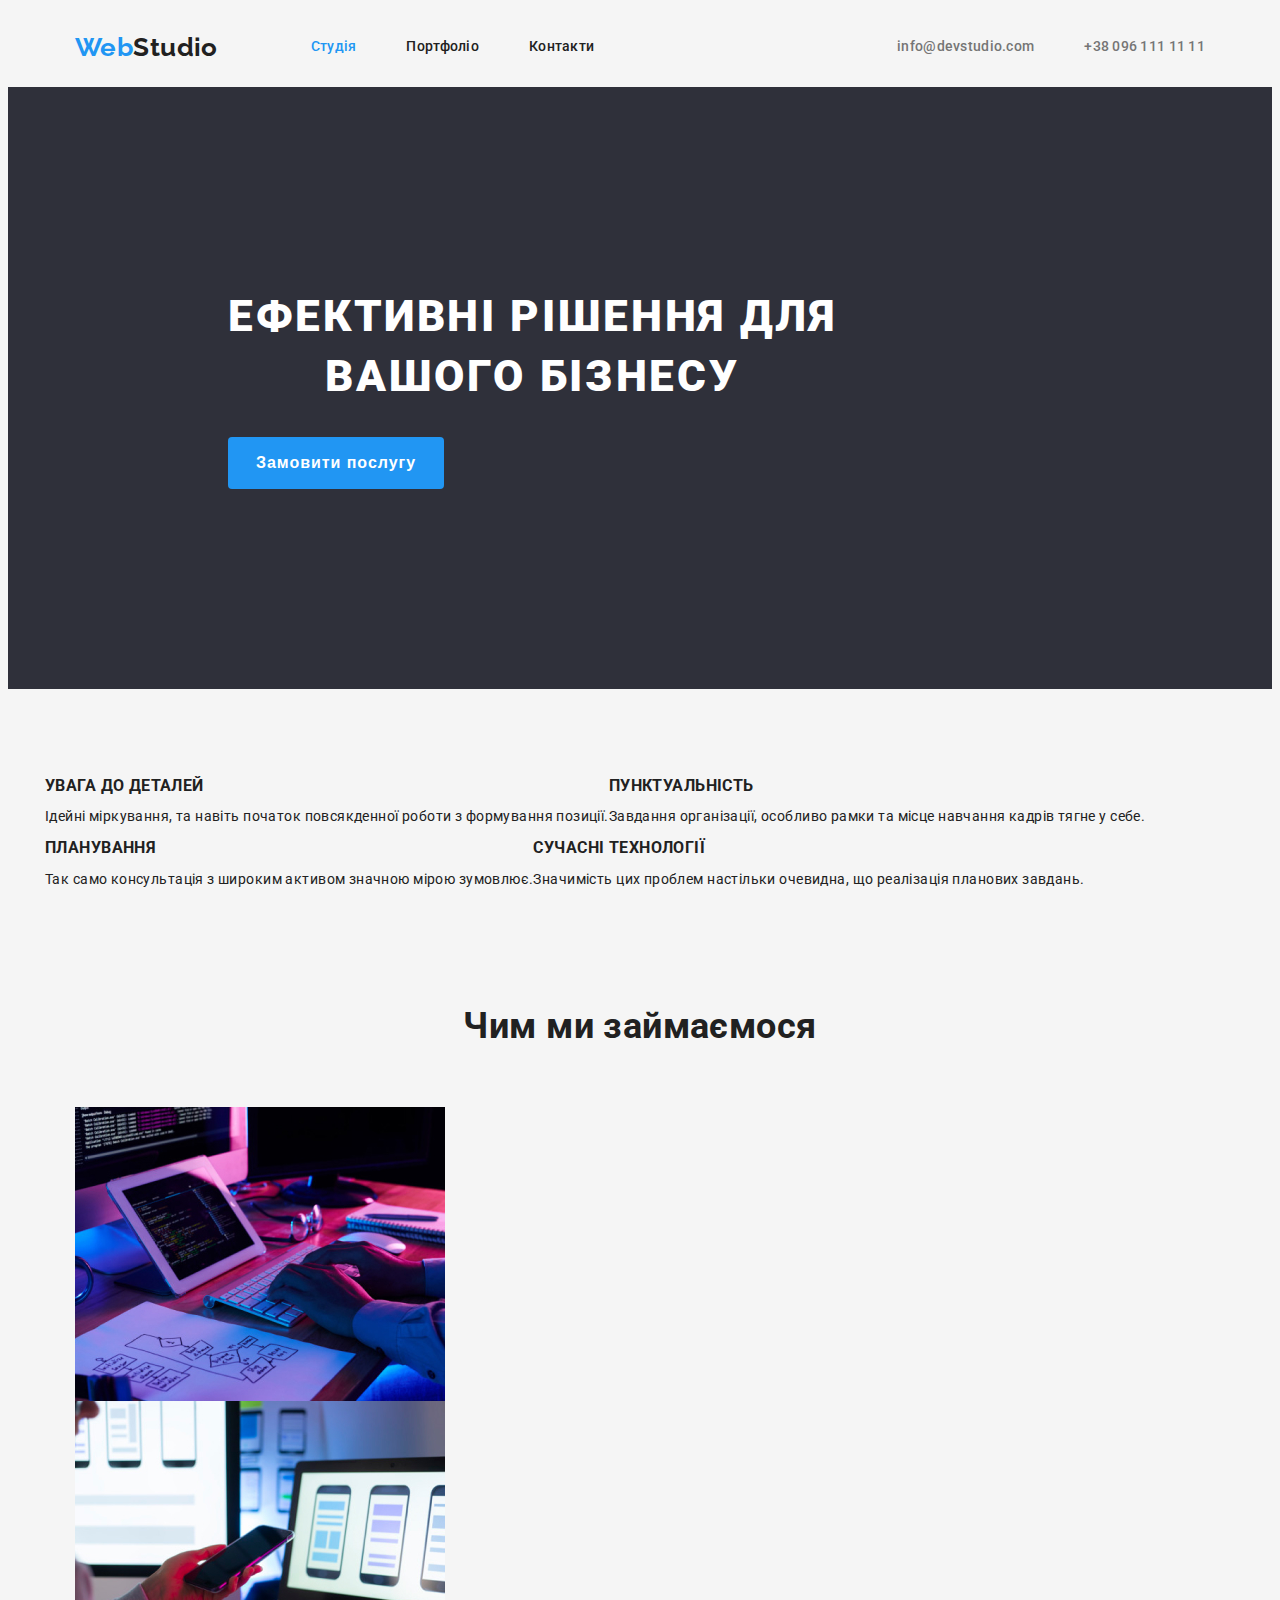
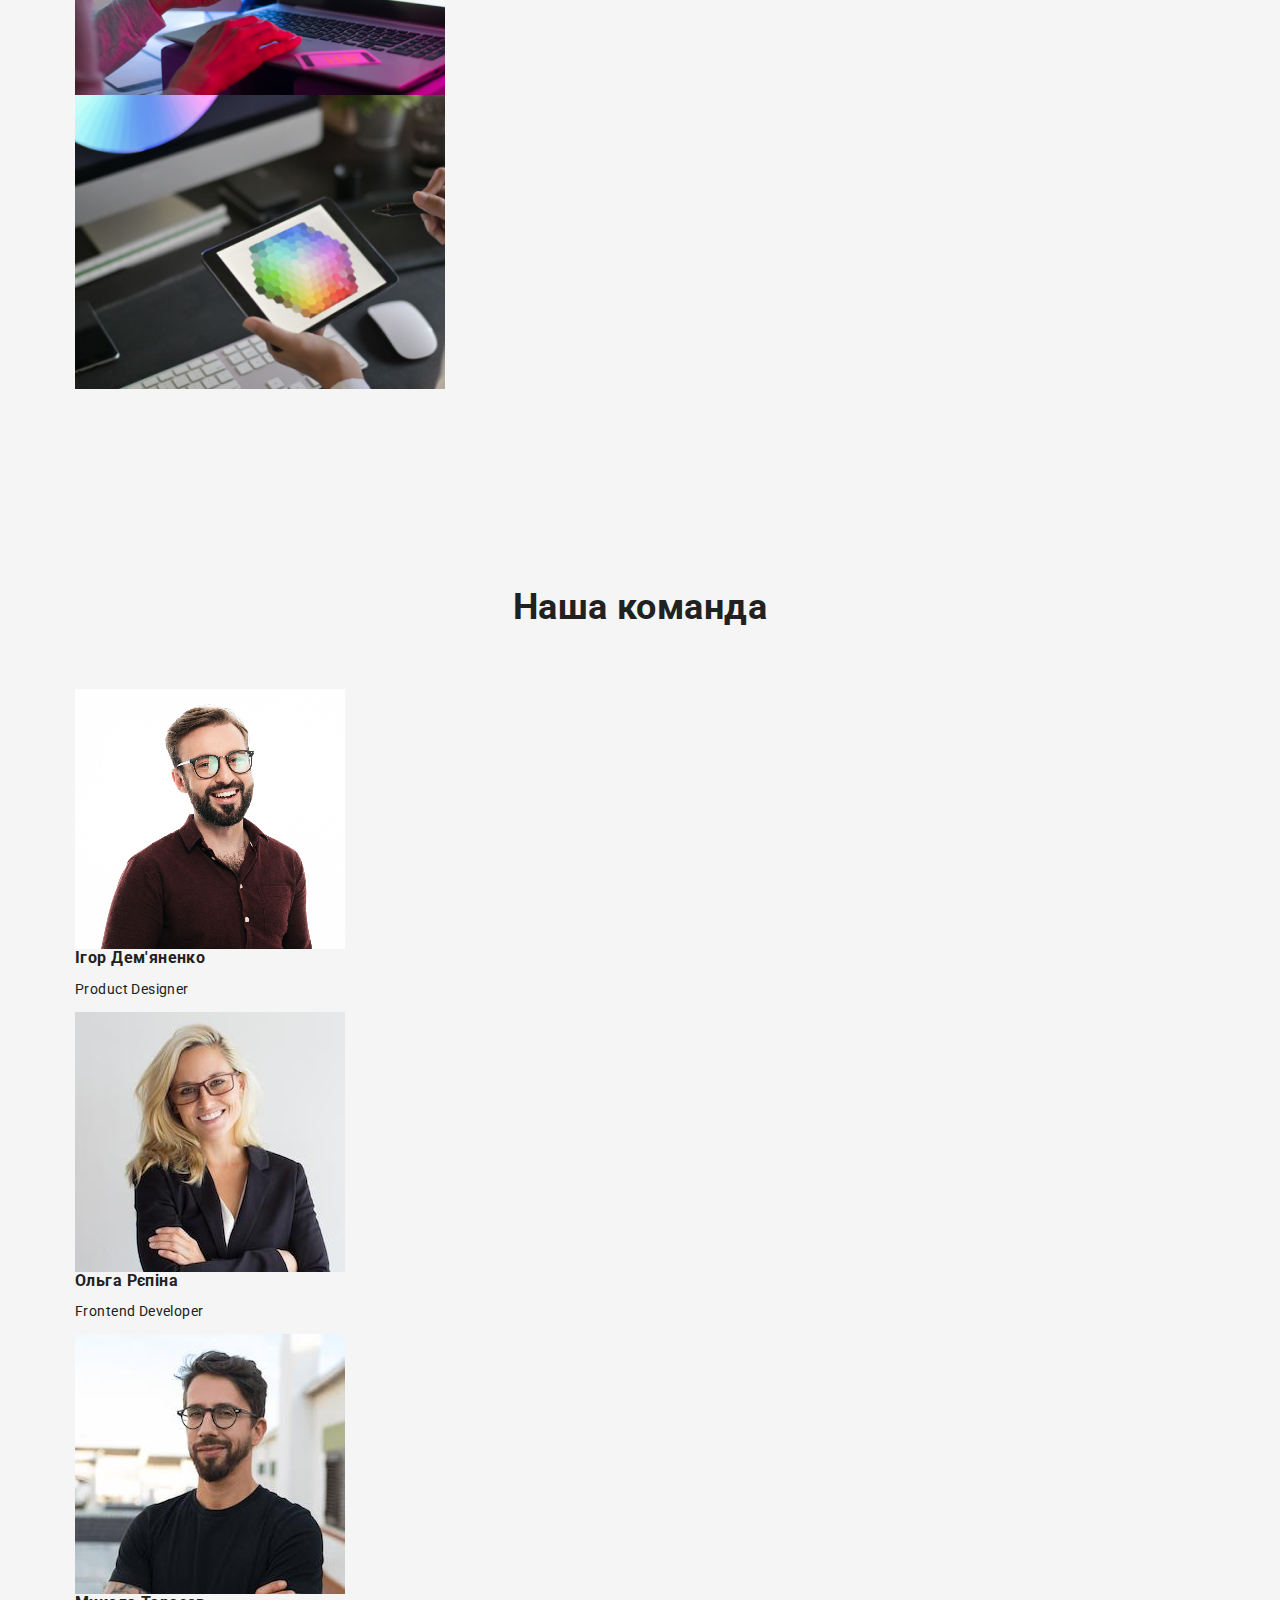
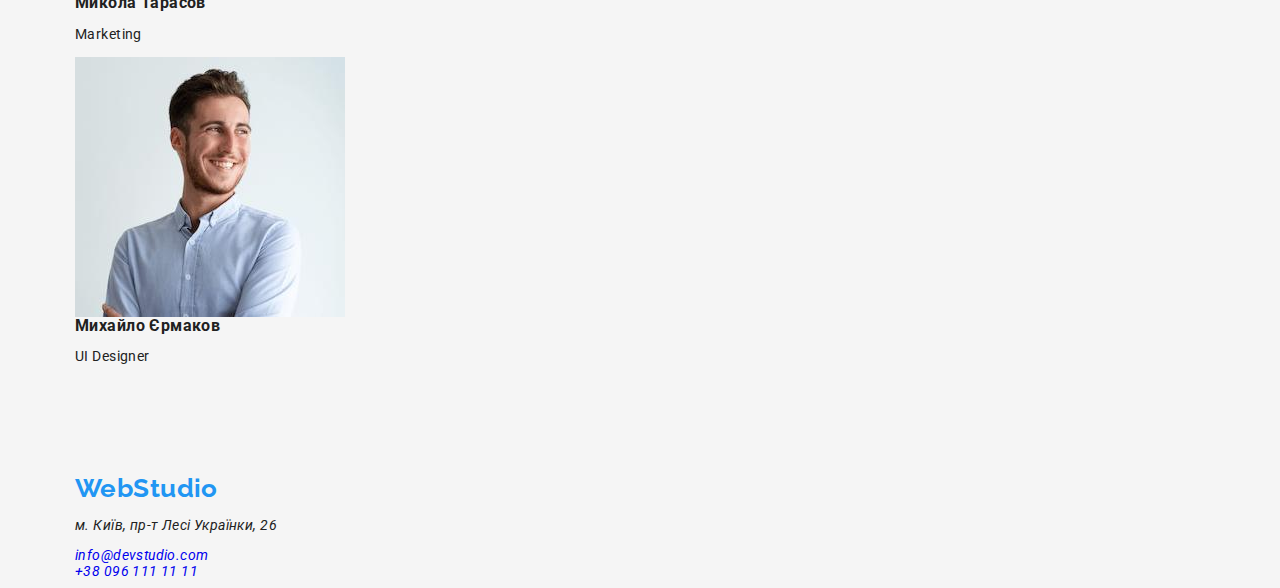
==== index.html @ 3954fa71 "appdate css. html" ====
<!DOCTYPE html>
<html lang="uk">
  <head>
    <meta charset="UTF-8" />
    <meta http-equiv="X-UA-Compatible" content="IE=edge" />
    <meta name="viewport" content="width=device-width, initial-scale=1.0" />
    <title>Студія</title>
    <link rel="preconnect" href="https://fonts.googleapis.com">
    <link rel="preconnect" href="https://fonts.gstatic.com" crossorigin>
    <link href="https://fonts.googleapis.com/css2?family=Raleway:wght@700&family=Roboto:wght@400;500;700;900&display=swap" rel="stylesheet">
    <link rel="stylesheet" href="https://cdnjs.cloudflare.com/ajax/libs/modern-normalize/1.1.0/modern-normalize.min.css" integrity="sha512-wpPYUAdjBVSE4KJnH1VR1HeZfpl1ub8YT/NKx4PuQ5NmX2tKuGu6U/JRp5y+Y8XG2tV+wKQpNHVUX03MfMFn9Q==" crossorigin="anonymous" referrerpolicy="no-referrer" /> 
    <link rel="stylesheet" href="./css/styles.css">
  </head>
  <body>
    <!--start header-->
    <header class="header">
      <div class="container header-container">
      <nav class="navigation">
        <a class="logo logo-header link" href="./index.html"><span class="logo-primary-half-header">Web</span><span class="logo-secondary-half-header">Studio</span>
        </a>      
        <ul class="menu-nav-list list">
          <li class="menu-nav-item">
            <a class="menu-nav-link current link " href="./index.html">Студія</a>
          </li>
          <li class="menu-nav-item">
            <a class="menu-nav-link link" href="./portfolio.html">Портфоліо</a>
          </li>
          <li class="menu-nav-item">
            <a class="menu-nav-link link" href="">Контакти</a>
          </li>
        </ul>
      </nav>
        <!--start activ contacts-->
        <ul class=" contacts-list list">
          <li class="contacts-item">
            <a class="mail-header link" href="mailto:info@devstudio.com">info@devstudio.com</a></li>
          <li class="contacts-item">
            <a class="phone-namber-header link" href="tel:+380961111111">+38 096 111 11 11</a></li>
        </ul>
      </div>      
      
        <!--end novigation, activ contacts, header-->
       
    </header>
    <main>
        <!--start hero-->        
    <section class="hero">
      <div class="container">
        <h1 class="main-title">Ефективні рішення для<br>вашого бізнесу</br>
        </h1>
        <button class="modal-btn " type="button">Замовити послугу</button>
      </div>        
    </section>
         <!--end hero-->
        <!--start features-->  
    <section class="features">
      <div class="container">
        <h2 class="incognito">Особливості</h2>
        <ul class="features-list list">
          <li class="features-item">
            <div class="features-item-wrapper">
              <h3 class="features-title">УВАГА ДО ДЕТАЛЕЙ</h3>
              <p class="descr-features">Ідейні міркування, та навіть початок повсякденної роботи з формування позиції.</p> 
            </div>
                       
          </li>
          <li class="features-item">
            <div class="features-item-wrapper">
              <h3 class="features-title">ПУНКТУАЛЬНІСТЬ</h3>
              <p class="descr-features">Завдання організації, особливо рамки та місце навчання кадрів тягне у себе.</p>
            </div>
                                  
          </li>
          <li class="features-item">
            <div class="features-item-wrapper">
              <h3 class="features-title">ПЛАНУВАННЯ</h3>
              <p class="descr-features">Так само консультація з широким активом значною мірою зумовлює.</p>
            </div>
                                 
          </li>
          <li class="features-item">
            <div class="features-item-wrapper">
              <h3 class="features-title">СУЧАСНІ ТЕХНОЛОГІЇ</h3>
              <p class="descr-features">Значимість цих проблем настільки очевидна, що реалізація планових завдань.</p>
            </div>
                                   
          </li>
        </ul>  
      </div>            
    </section>
    <!--end features--> 
    <!--start work--> 
    <section class="work section">
      <div class="container">
        <h2 class="titel-cat">Чим ми займаємося</h2>
        <ul class=" work-list list">
          <li class="work-item">
            <img class="work-item-img" src="./img/img(1).jpg" alt="створення Web-сторінки у VS Code" width="370">
          </li>
          <li class="work-item">
            <img class="work-item-img" src="./img/img(2).jpg" alt="адаптація Web-сторінки" width="370">
          </li>
          <li class="work-item">
            <img class="work-item-img" src="./img/img(3).jpg" alt="стилізация Web-сторінки у VS Code" width="370">
          </li>
        </ul>
      </div>      
    </section>
     <!--end work-->
     <!--start team-->
    <section class="team section">
      <div class="container">
        <h2 class="titel-cat">Наша команда</h2>
        <ul class="team-list list">          
          <li class="team-item">
            <img class="team-item-img" src="./img/igor.jpg" alt="Ігор Дем'яненко" width="270" height="260">
            <div class="team-content-wrapper">
              <h3 class="name">Ігор Дем'яненко</h3>
              <p class="position">Product Designer</p>
            </div>
            
          </li>
          <li class="team-item">
            <img class="team-item-img" src="./img/olga.jpg" alt="Ольга Рєпіна" width="270" height="260">
            <div class="team-content-wrapper">
              <h3 class="name">Ольга Рєпіна</h3>
              <p class="position">Frontend Developer</p>
            </div>
            
          </li>
          <li class="team-item">
            <img class="team-item-img" src="./img/nicholas.jpg" alt="Микола Тарасов" width="270" height="260">
            <div class="team-content-wrapper">
              <h3 class="name">Микола Тарасов</h3>
              <p class="position">Marketing</p>
            </div>
            
          </li>
          <li class="team-item">
            <img class="team-item-img" src="./img/mykhailo.jpg" alt="Михайло Єрмаков" width="270" height="260">
            <div class="team-content-wrapper">
              <h3 class="name">Михайло Єрмаков</h3>
              <p class="position">UI Designer</p>
            </div>            
            
          </li>                
        </ul>
      </div>      
    </section>
    <!--end team-->
     <!--start footer-->
    </main>
    <footer class="footer">
      <div class="container footer-container">
        <a class="logo logo-footer link">Web<span class="logo-half-footer">Studio</span>
        </a>
        <address class="address">          
          <ul class="address-list list">
            <li class="address-item">
              <p class="address-post">м. Київ, пр-т Лесі Українки, 26</p>
            </li>
            <li class="address-item">
              <a class="mail-footer link" href="mailto:info@devstudio.com">info@devstudio.com</a>
            </li>
            <li class="address-item">
              <a class="phone-namber-footer link" href="tel:+380961111111">+38 096 111 11 11</a>
            </li>
          </ul>
        </address>
      </div>      
    </footer>
      <!--end footer-->
  </body>
</html>
---- css/styles.css ----
:root {
  --accent-color: #2196f3;
  --primary-font-family: "Roboto", sans-serif;
  --secondary-font-family: "Raleway", sans-serif;
  --primary-text-color-theme-dark: #ffffff;
  --secondary-text-color-theme-dark: rgba(255, 255, 255, 0.6);
  --primary-text-color-theme-light: #212121;
  --secondary-text-color-theme-light: #757575;
  --primary-font-weight: 500;
  --secondary-font-weight: 700;
  --primary-line-height: 1.14;
  --secondary-line-height: 1.71;
  --primary-background-color: #f5f5f5;
  --secondary-background-color: #2f303a;
  --tertiary-background-color: #f5f4fa;
  --primary-font-size: 14px;
  --secondary-font-size: 16px;
  --primary-letter-spacing: 0.03em;
  --secondary-letter-spacing: 0.06em;
}
body {
  font-family: var(--primary-font-family);
  font-size: var(--primary-font-size);
  line-height: var(--primary-line-height);
  letter-spacing: var(--primary-letter-spacing);
  color: var(--primary-text-color-theme-light);
  background-color: var(--primary-background-color);
  
}
html {
  box-sizing: border-box;
}
*,
*::before,
*::after {
  box-sizing:inherit;
}
h1,
h2,
h3 {
  margin-top: 0;
  margin-bottom: 0;
}
ul,
ol {
  margin-top: 0;
  margin-bottom: 0;
  padding-left: 0;
}
img {
  display: block;
}
.container {
  width: 1170px;
  margin-left: auto;
  margin-right: auto;
  padding-left: 20px;
  padding-right: 20px;
}
.list {
  list-style: none;
}
.link {
  text-decoration: none;
}

/* ====== start components ====== */
.logo {
  font-family: var(--secondary-font-family);
  font-weight: var(--secondary-font-weight);
  font-size: 26px;
  line-height: 1.19;

  color: var(--accent-color);
}
.titel-cat {
  display: flex;
  justify-content: center;
  font-weight: var(--secondary-font-weight);
  font-size: 36px;
  line-height: var(--secondary-line-height);
  margin-bottom: 50px;
}
.section {
  padding-top: 94px;
  padding-bottom: 94px;
}
.incognito {
  opacity: 0;
}
/* ====== end components ====== */
/* ====== start header ======= */
.header {
  padding-top: 24px;
  padding-bottom: 24px;
}
.header-container {
  display: flex;
  align-items: center;
}
.navigation {
  display: flex;
  align-items: center;
}
.logo-header {
  margin-right: 93px;
}
.logo-secondary-half-header {
  color: var(--primary-text-color-theme-light);
}
.menu-nav-list {
  display: flex;
  align-items: center;
}
.menu-nav-item:not(:last-child) {
  margin-right: 50px;
}
.menu-nav-link {
  font-weight: var(--primary-font-weight);
  font-size: var(--primary-font-size);
  line-height: var(--primary-line-height);
  letter-spacing: 0.02em;

  color: var(--primary-text-color-theme-light);
}
.current,
.menu-nav-link:hover,
.menu-nav-link:focus {
  color: var(--accent-color);
}
.contacts-list {
  display: flex;
  align-items: center;
}
.contacts-list {
  margin-left: auto;
}
.mail-header {
  margin-right: 50px;
}
.mail-header,
.phone-namber-header {
  font-weight: var(--primary-font-weight);
  line-height: var(--primary-line-height);
  letter-spacing: 0.02em;
  color: var(--secondary-text-color-theme-light);
}

.mail-header:hover,
.mail-header:focus {
  color: var(--accent-color);
}

/* ====== end header ====== */
/* ====== start page Студія ====== */
/* ====== start hero ====== */
.hero {
  background-color: var(--secondary-background-color);
  padding: 200px;
  text-align: center;
}
.main-title {
  display: flex;
  flex-wrap: wrap;
  margin-bottom: 30px;
  font-family: var(--primary-font-family);
  font-style: normal;
  font-weight: 900;
  font-size: 44px;
  line-height: 1.36;
  letter-spacing: var(--secondary-letter-spacing);
  text-transform: uppercase;
  color: var(--primary-text-color-theme-dark);
}
.modal-btn {
  display: flex;
  margin: 0px;
  justify-content: space-around;
  font-weight: var(--secondary-font-weight);
  font-style: normal;
  font-size: var(--secondary-font-size);
  line-height: 1.88;
  letter-spacing: var(--secondary-letter-spacing);
  min-width: 216px;
  padding: 10px 20px;
  border-radius: 4px;
  border: 1px solid transparent;
  cursor: pointer;
  color: var(--primary-text-color-theme-dark);
  background-color: var(--accent-color);
}

/* ====== end hero ====== */
/* ====== start work and features ====== */

.features {
  padding-top: 94px;
}
.features-list {
  display: flex;
  flex-wrap: wrap;
  margin-left: -30px;
  margin-top: -30px;
}
.features-item {
  flex-basis: calc((100%-4*30px/4);
  margin-left: 30px;
  margin-top: 30px;
}
.features-title {
  font-family: var(--primary-font-family);
  font-style: normal;
  font-weight: var(--secondary-font-weight);
  font-size: var(--primary-line-height);
  line-height: 1.14;
  letter-spacing: var(--primary-letter-spacing);
  text-transform: uppercase;
  margin-bottom: 10px;
  color: var(--primary-text-color-theme-light);
}
.features-item-wrapper {
  padding: 10px;
}
.descr-features {
  margin: 0px;
  line-height: var(--secondary-line-height);
  color: var(--secondary-text-color-theme-light);
}
.work-list {
  display: flex;
  flex-wrap: wrap;
  margin-left: -30px;
  margin-top: -30px;
}
.work-item {
  flex-basis: calc((100%-(3*30px))/4);
  margin-left: 30px;
  margin-top: 30px;
}
/* ====== end work and features ====== */

/* ====== start team ====== */
.team {
  font-weight: var(--primary-font-weight);
  font-size: var(--secondary-font-size);
  line-height: 1.19;
  padding-top: 94px;
  padding-bottom: 94px;
  background-color: var(--tertiary-background-color);
}

.team-list {
  display: flex;
  flex-wrap: wrap;
}
.team-item {
  flex-basis: calc((100%- (4 * 30px)) / 4);
  background-color: #ffffff;
}
.team-item:not(:nth-child(4n)) {
  margin-right: 30px;
}
.team-item:not(:nth-last-child(-n + 4)) {
  margin-right: 30px;
}
.name {
  font-family: var(--primary-font-family);
  font-style: normal;
  font-weight: var(--primary-font-weight);
  font-size: var(--secondary-font-size);
  line-height: 1.19;
  letter-spacing: var(--primary-letter-spacing);
  margin-bottom: 10px;
  color: var(--primary-text-color-theme-light);
}
.position {
  font-weight: normal;
  margin: 0px;
  color: var(--secondary-text-color-theme-light);
}
.team-content-wrapper:nth-child(2n + 1) {
  padding: 30px 70px;
}

.team-content-wrapper:nth-child(2n) {
  padding: 30px 62px;
}
/* ====== end team ====== */
/* ====== start footer ====== */
.footer {
  padding-top: 60px;
  padding-bottom: 60px;
  background-color: var(--secondary-background-color);
}
.footer-container {
  display: flex;
  align-items: center;
}
.logo-harf-footer,
.address-post {
  color: var(--primary-text-color-theme-dark);
}
.address {
  font-style: normal;
}

.address-post {
  color: var(--primary-text-color-theme-dark);
}
.mail-footer,
.phone-namber-footer {
  font-size: var(--primary-font-size);
  line-height: var(--secondary-line-height);
  letter-spacing: var(--primary-letter-spacing);
  color: var(--secondary-text-color-theme-dark);
}

/* ====== end footer ====== */
/* ====== end page Студія ====== */
/* ====== start page Портфоліо ====== */

.filters-btn {
  font-family: var(--primary-font-family);
  font-style: normal;
  font-weight: var(--primary-font-weight);
  font-size: var(--secondary-font-size);
  line-height: 1.63;
  letter-spacing: var(--primary-letter-spacing);
  color: var(--primary-text-color-theme-light);
  background: var(--tertiary-background-color);
  cursor: pointer;
}
.filters-btn:hover,
.filters-btn:focus {
  color: var(--primary-text-color-theme-dark);
  background: var(--accent-color);
}

.projects-item {
  background: var(--primary-text-color-theme-dark);
}
.project-item-titel {
  font-family: var(--primary-font-family);
  font-style: normal;
  font-weight: var(--secondary-font-weight);
  font-size: 18px;
  line-height: 2;
  letter-spacing: var(--secondary-letter-spacing);
  color: var(--primary-text-color-theme-light);
}
.project-direction {
  font-size: var(--secondary-font-size);
  line-height: 1.88;
  color: var(--secondary-text-color-theme-light);
}
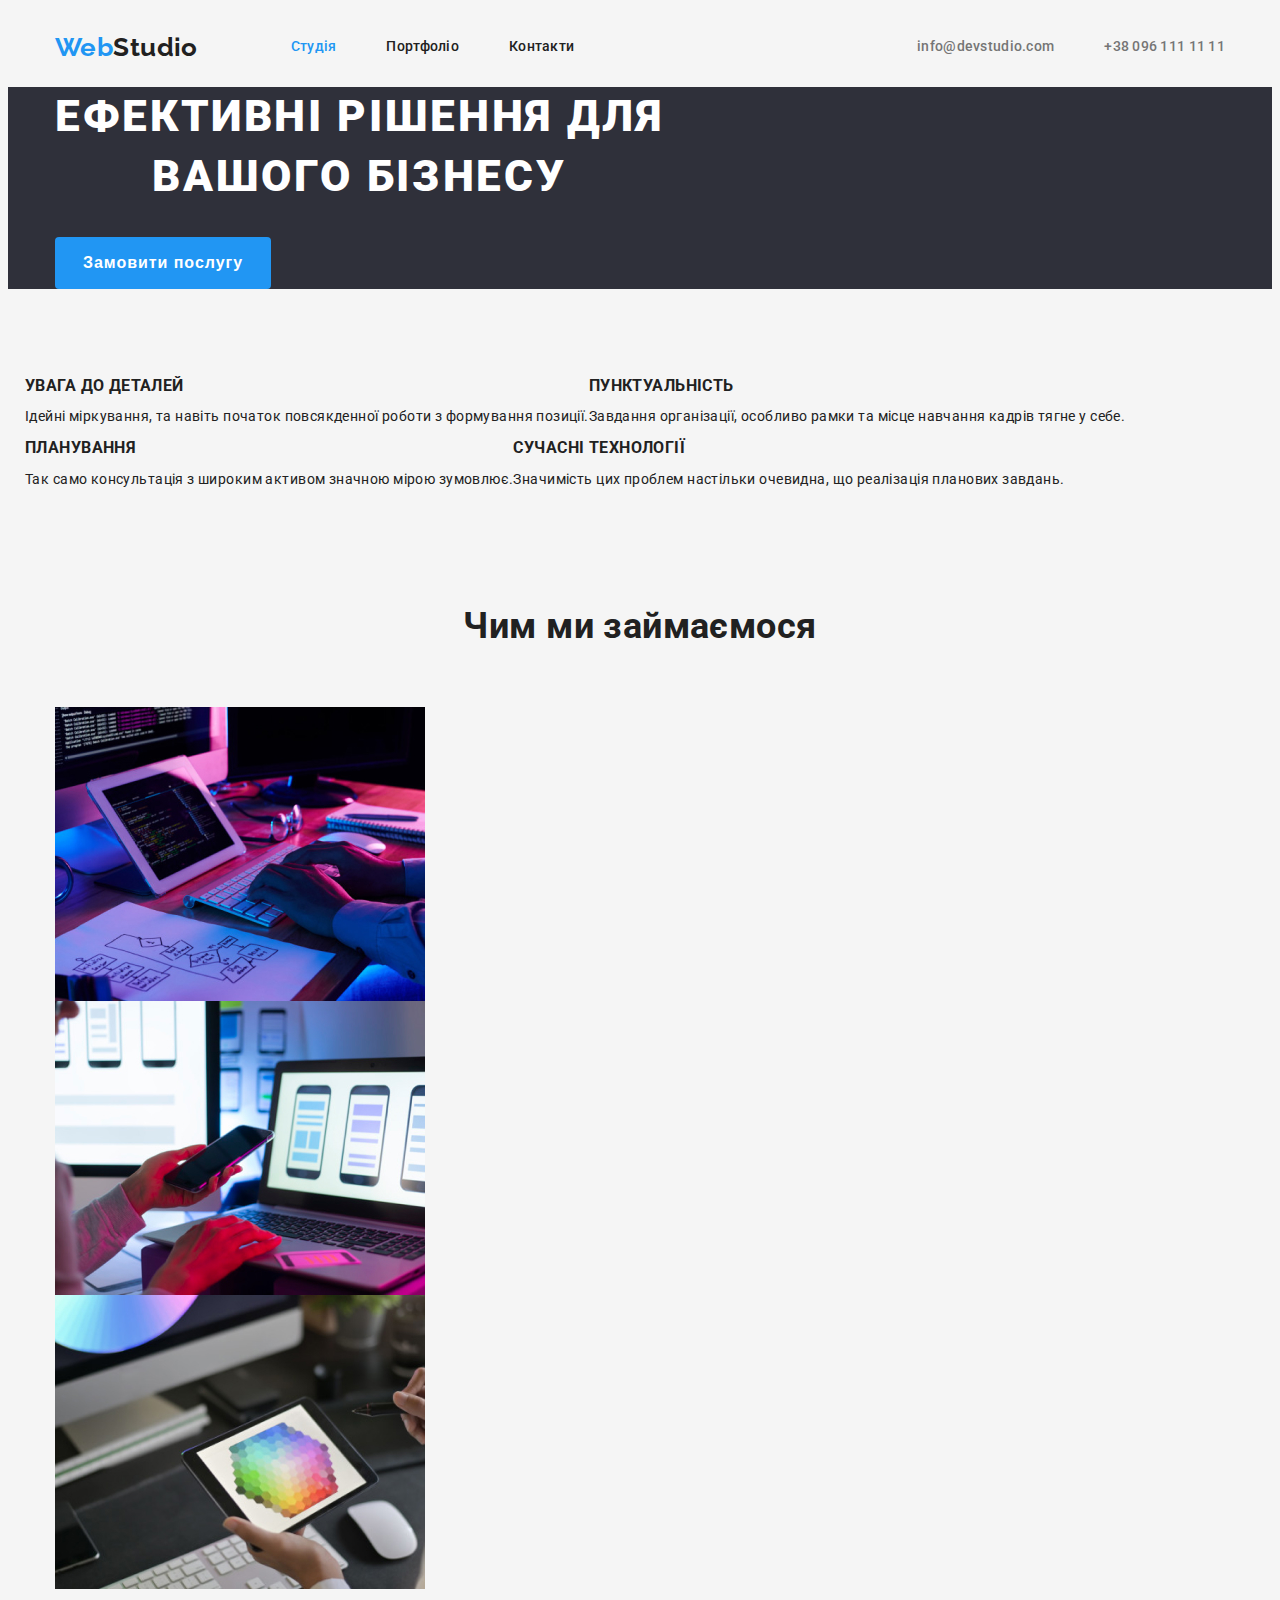
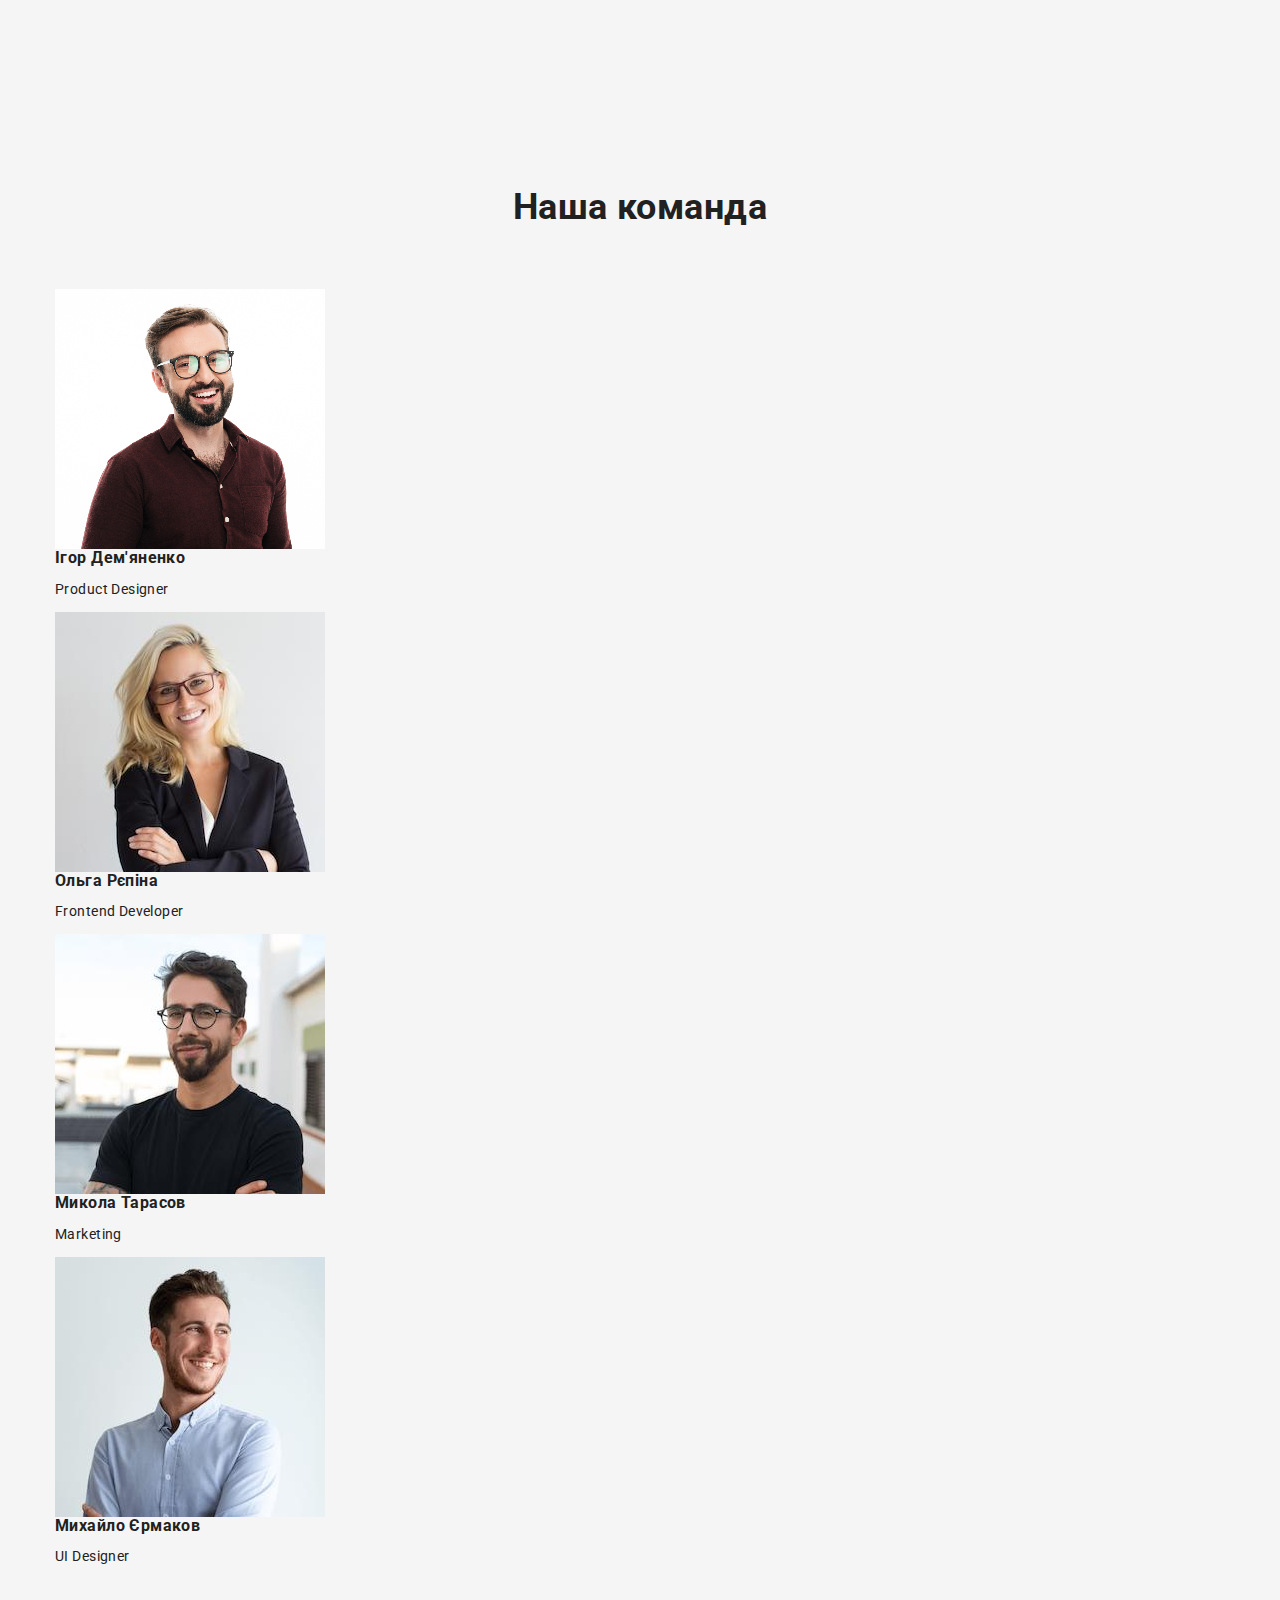
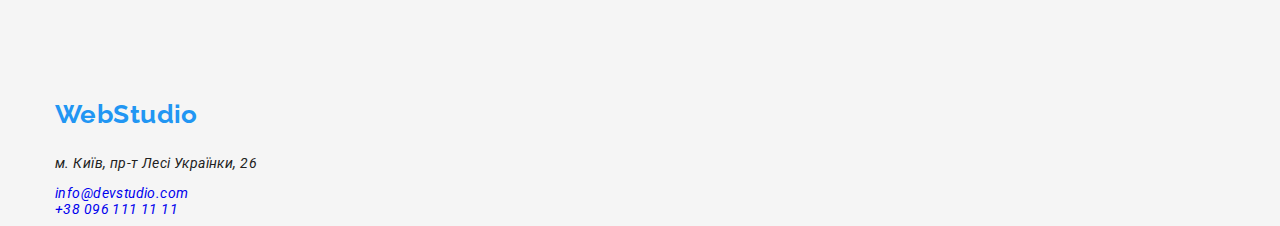
==== commit fbeb3388: "appdate css" ====
--- a/index.html
+++ b/index.html
@@ -151,9 +151,9 @@
      <!--start footer-->
     </main>
     <footer class="footer">
-      <div class="container footer-container">
-        <a class="logo logo-footer link">Web<span class="logo-half-footer">Studio</span>
-        </a>
+      <div class="container">
+        <p class="logo logo-footer link"><span class="logo-footer-primary-half">Web</span><span class="logo-footer-secondary-half">Studio</span>
+        </p>
         <address class="address">          
           <ul class="address-list list">
             <li class="address-item">
--- a/css/styles.css
+++ b/css/styles.css
@@ -27,14 +27,6 @@
   background-color: var(--primary-background-color);
   
 }
-html {
-  box-sizing: border-box;
-}
-*,
-*::before,
-*::after {
-  box-sizing:inherit;
-}
 h1,
 h2,
 h3 {
@@ -156,7 +148,7 @@
 /* ====== start hero ====== */
 .hero {
   background-color: var(--secondary-background-color);
-  padding: 200px;
+  
   text-align: center;
 }
 .main-title {
@@ -291,12 +283,20 @@
   padding-top: 60px;
   padding-bottom: 60px;
   background-color: var(--secondary-background-color);
-}
-.footer-container {
-  display: flex;
-  align-items: center;
-}
-.logo-harf-footer,
+  }
+.logo-footer {
+  font-family: var(--secondary-font-family);
+  font-weight: var(--secondary-font-weight);
+  font-size: 26px;
+  line-height: 1.19;
+}
+.logo-footer-primary-half {
+  color: var(--accent-color);
+}
+.logo-footer-secondary-half {
+  color: var(--primary-text-color-theme-dark); 
+}
+
 .address-post {
   color: var(--primary-text-color-theme-dark);
 }
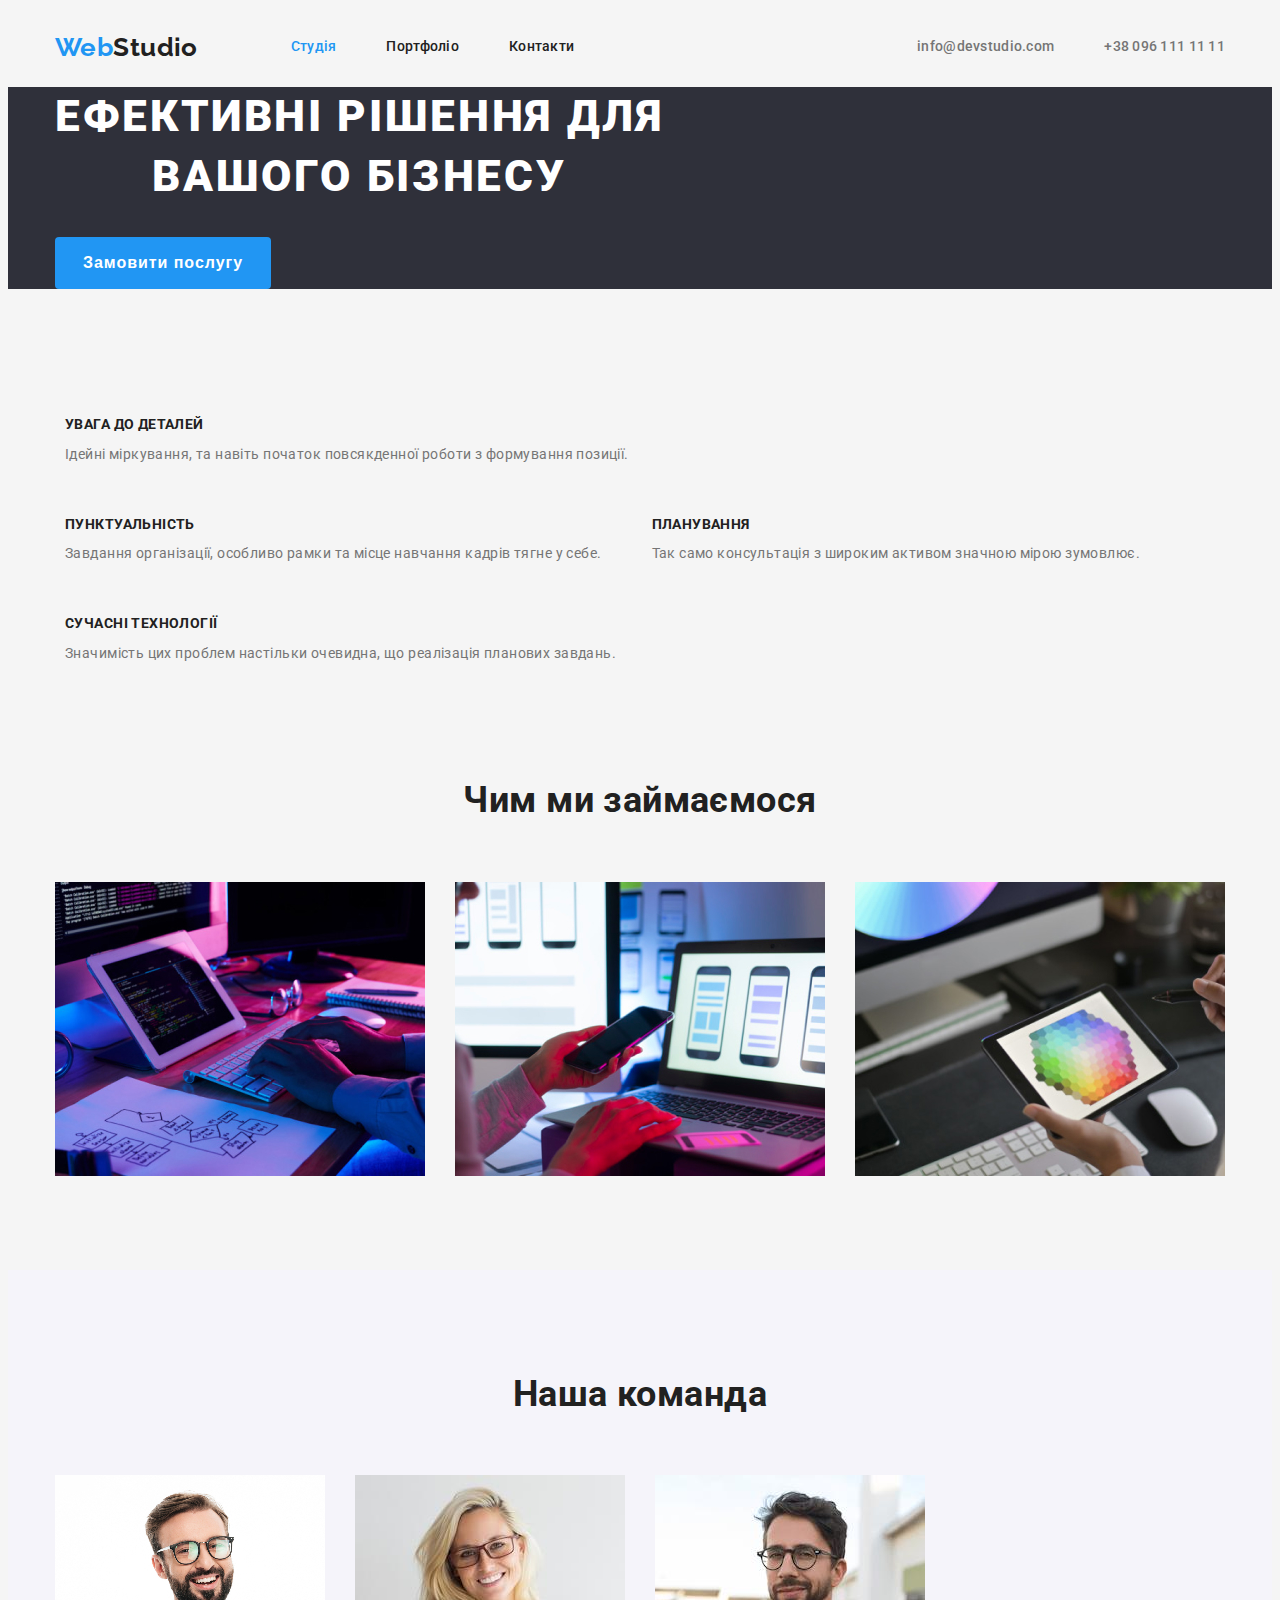
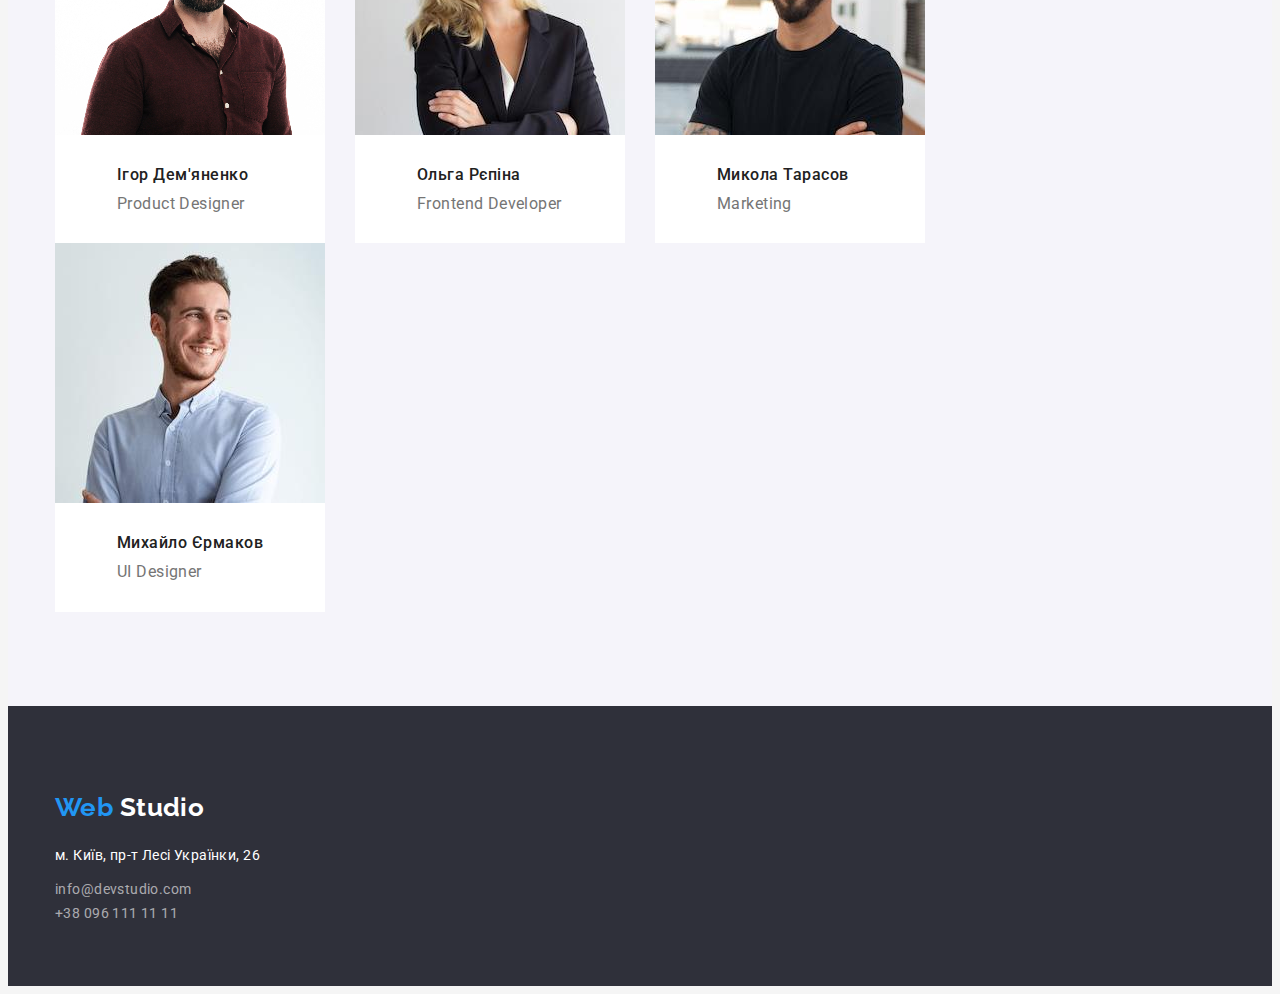
==== commit ede1e53f: "appdate css" ====
--- a/index.html
+++ b/index.html
@@ -152,7 +152,9 @@
     </main>
     <footer class="footer">
       <div class="container">
-        <p class="logo logo-footer link"><span class="logo-footer-primary-half">Web</span><span class="logo-footer-secondary-half">Studio</span>
+        <p class="logo logo-footer-link">
+          <span class="logo-primary-half-footer">Web</span>
+          <span class="logo-secondary-half-footer">Studio</span>
         </p>
         <address class="address">          
           <ul class="address-list list">
--- a/css/styles.css
+++ b/css/styles.css
@@ -62,7 +62,6 @@
   font-weight: var(--secondary-font-weight);
   font-size: 26px;
   line-height: 1.19;
-
   color: var(--accent-color);
 }
 .titel-cat {
@@ -112,7 +111,6 @@
   font-size: var(--primary-font-size);
   line-height: var(--primary-line-height);
   letter-spacing: 0.02em;
-
   color: var(--primary-text-color-theme-light);
 }
 .current,
@@ -195,7 +193,6 @@
   margin-top: -30px;
 }
 .features-item {
-  flex-basis: calc((100%-4*30px/4);
   margin-left: 30px;
   margin-top: 30px;
 }
@@ -284,19 +281,9 @@
   padding-bottom: 60px;
   background-color: var(--secondary-background-color);
   }
-.logo-footer {
-  font-family: var(--secondary-font-family);
-  font-weight: var(--secondary-font-weight);
-  font-size: 26px;
-  line-height: 1.19;
-}
-.logo-footer-primary-half {
-  color: var(--accent-color);
-}
-.logo-footer-secondary-half {
+.logo-secondary-half-footer {
   color: var(--primary-text-color-theme-dark); 
 }
-
 .address-post {
   color: var(--primary-text-color-theme-dark);
 }
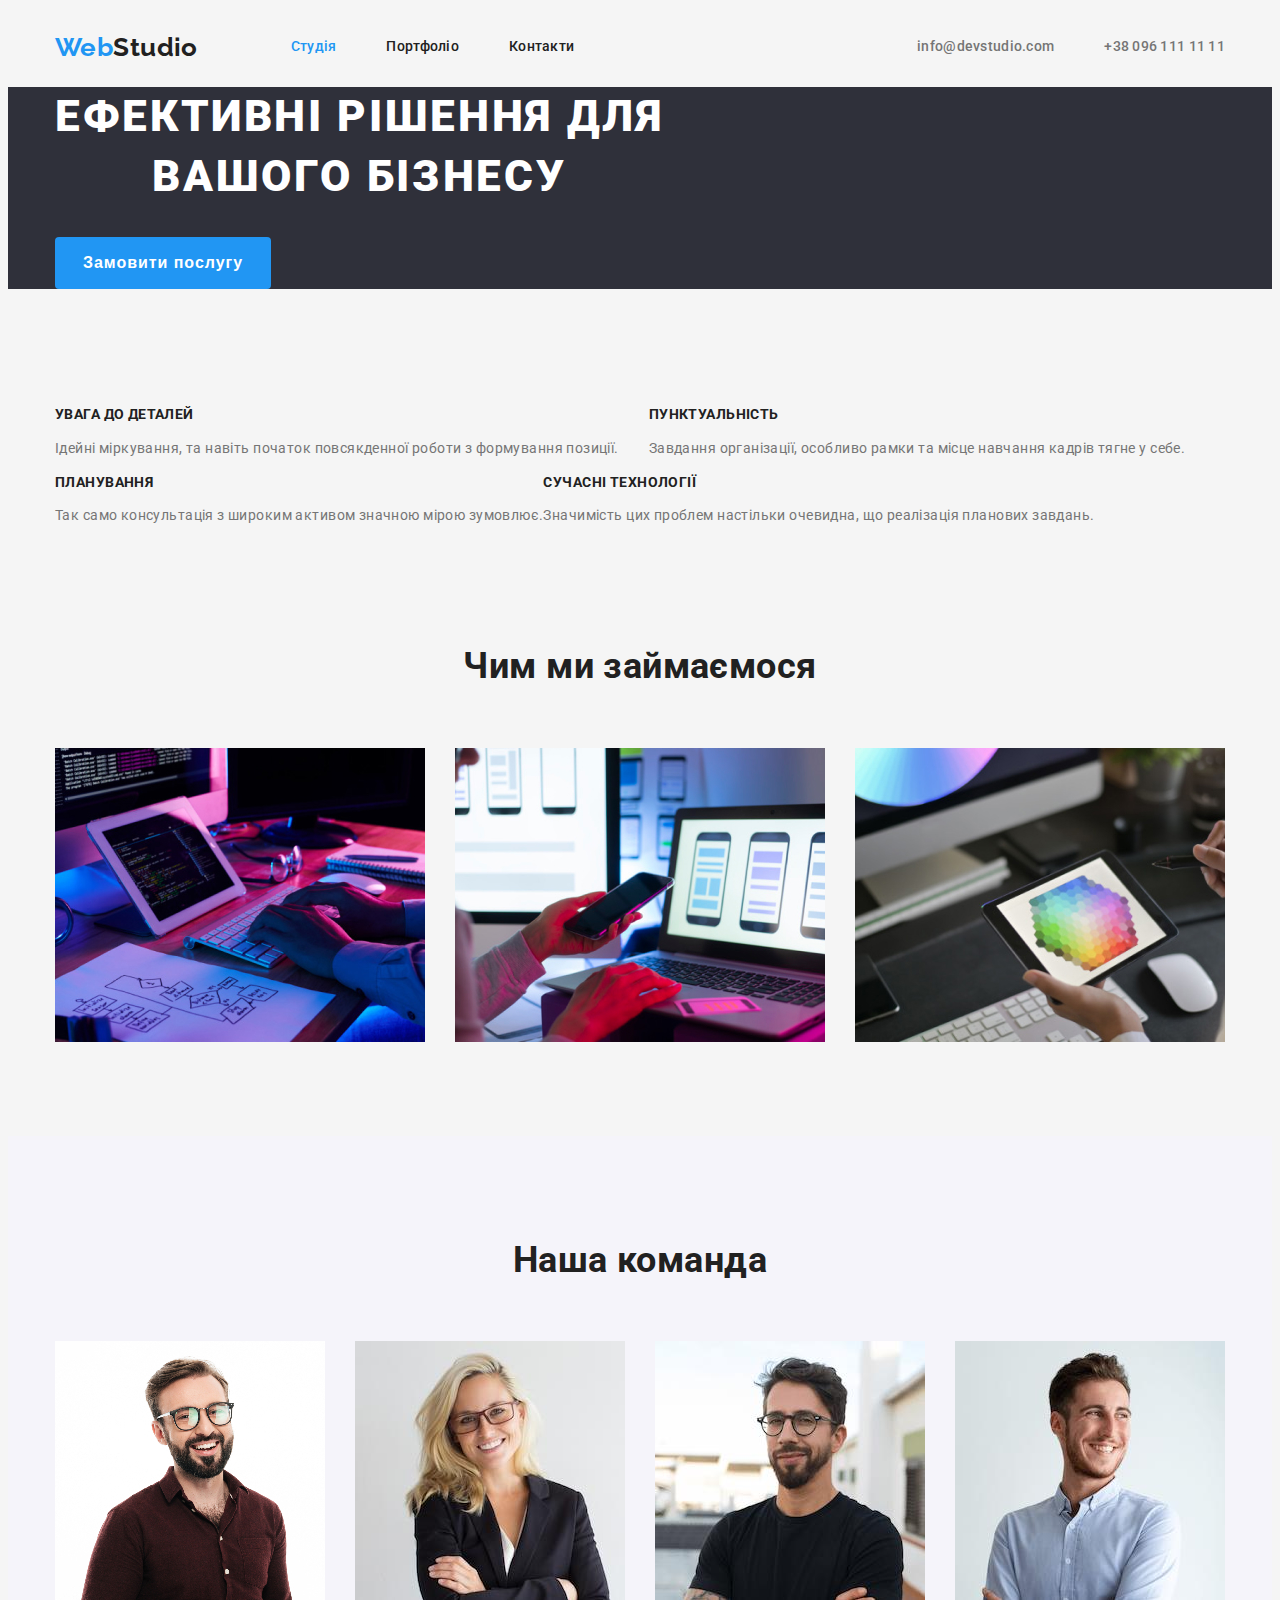
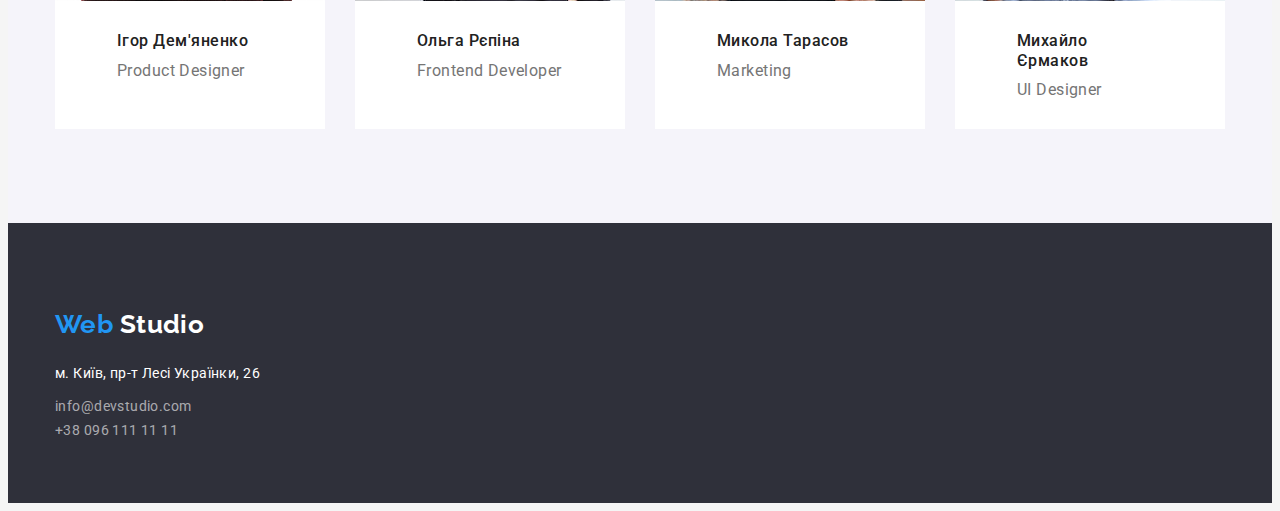
==== commit bdf8fee4: "appdate css hnml" ====
--- a/index.html
+++ b/index.html
@@ -96,7 +96,7 @@
         <ul class=" work-list list">
           <li class="work-item">
             <img class="work-item-img" src="./img/img(1).jpg" alt="створення Web-сторінки у VS Code" width="370">
-          </li>
+          </li>          
           <li class="work-item">
             <img class="work-item-img" src="./img/img(2).jpg" alt="адаптація Web-сторінки" width="370">
           </li>
@@ -117,24 +117,21 @@
             <div class="team-content-wrapper">
               <h3 class="name">Ігор Дем'яненко</h3>
               <p class="position">Product Designer</p>
-            </div>
-            
-          </li>
+            </div>            
+          </li>          
           <li class="team-item">
             <img class="team-item-img" src="./img/olga.jpg" alt="Ольга Рєпіна" width="270" height="260">
             <div class="team-content-wrapper">
               <h3 class="name">Ольга Рєпіна</h3>
               <p class="position">Frontend Developer</p>
-            </div>
-            
+            </div>            
           </li>
           <li class="team-item">
             <img class="team-item-img" src="./img/nicholas.jpg" alt="Микола Тарасов" width="270" height="260">
             <div class="team-content-wrapper">
               <h3 class="name">Микола Тарасов</h3>
               <p class="position">Marketing</p>
-            </div>
-            
+            </div>            
           </li>
           <li class="team-item">
             <img class="team-item-img" src="./img/mykhailo.jpg" alt="Михайло Єрмаков" width="270" height="260">
--- a/css/styles.css
+++ b/css/styles.css
@@ -25,7 +25,6 @@
   letter-spacing: var(--primary-letter-spacing);
   color: var(--primary-text-color-theme-light);
   background-color: var(--primary-background-color);
-  
 }
 h1,
 h2,
@@ -38,19 +37,22 @@
   margin-top: 0;
   margin-bottom: 0;
   padding-left: 0;
+  
 }
 img {
   display: block;
+  margin: 0px;
+  
 }
 .container {
   width: 1170px;
   margin-left: auto;
   margin-right: auto;
-  padding-left: 20px;
-  padding-right: 20px;
+  
 }
 .list {
   list-style: none;
+  
 }
 .link {
   text-decoration: none;
@@ -146,7 +148,7 @@
 /* ====== start hero ====== */
 .hero {
   background-color: var(--secondary-background-color);
-  
+
   text-align: center;
 }
 .main-title {
@@ -181,7 +183,7 @@
 }
 
 /* ====== end hero ====== */
-/* ====== start work and features ====== */
+/* ====== start features ====== */
 
 .features {
   padding-top: 94px;
@@ -189,12 +191,15 @@
 .features-list {
   display: flex;
   flex-wrap: wrap;
-  margin-left: -30px;
-  margin-top: -30px;
 }
 .features-item {
-  margin-left: 30px;
-  margin-top: 30px;
+    flex-basis: calc((100%-(3*30px))/3);  
+}
+.features-item:not(:nth-child(3n)) {
+  margin-right: 30px;
+}
+.features-item:not(:nth-last-child(-n + 3)) {
+  margin-right: 30px;
 }
 .features-title {
   font-family: var(--primary-font-family);
@@ -207,34 +212,35 @@
   margin-bottom: 10px;
   color: var(--primary-text-color-theme-light);
 }
-.features-item-wrapper {
-  padding: 10px;
-}
+
 .descr-features {
-  margin: 0px;
   line-height: var(--secondary-line-height);
   color: var(--secondary-text-color-theme-light);
 }
+
+/* ====== end features ====== */
+/* ======start work ====== */
 .work-list {
   display: flex;
   flex-wrap: wrap;
-  margin-left: -30px;
-  margin-top: -30px;
 }
 .work-item {
-  flex-basis: calc((100%-(3*30px))/4);
-  margin-left: 30px;
-  margin-top: 30px;
-}
-/* ====== end work and features ====== */
+ flex-basis: calc((100% - 90px) / 3);
+  }
+.work-item:not(:nth-child(3n)) {
+ margin-right: 30px;
+}
+.work-item:not(:nth-last-child(-n+3)) {
+  margin-bottom: 30px;
+}
+
+/* ====== end work ====== */
 
 /* ====== start team ====== */
 .team {
   font-weight: var(--primary-font-weight);
   font-size: var(--secondary-font-size);
   line-height: 1.19;
-  padding-top: 94px;
-  padding-bottom: 94px;
   background-color: var(--tertiary-background-color);
 }
 
@@ -243,14 +249,14 @@
   flex-wrap: wrap;
 }
 .team-item {
-  flex-basis: calc((100%- (4 * 30px)) / 4);
+  flex-basis: calc((100% - (4*30px)) / 4);
   background-color: #ffffff;
 }
 .team-item:not(:nth-child(4n)) {
   margin-right: 30px;
 }
-.team-item:not(:nth-last-child(-n + 4)) {
-  margin-right: 30px;
+.team-item:not(:nth-last-child(-n+4)) {
+  margin-bottom: 30px;
 }
 .name {
   font-family: var(--primary-font-family);
@@ -280,9 +286,9 @@
   padding-top: 60px;
   padding-bottom: 60px;
   background-color: var(--secondary-background-color);
-  }
+}
 .logo-secondary-half-footer {
-  color: var(--primary-text-color-theme-dark); 
+  color: var(--primary-text-color-theme-dark);
 }
 .address-post {
   color: var(--primary-text-color-theme-dark);
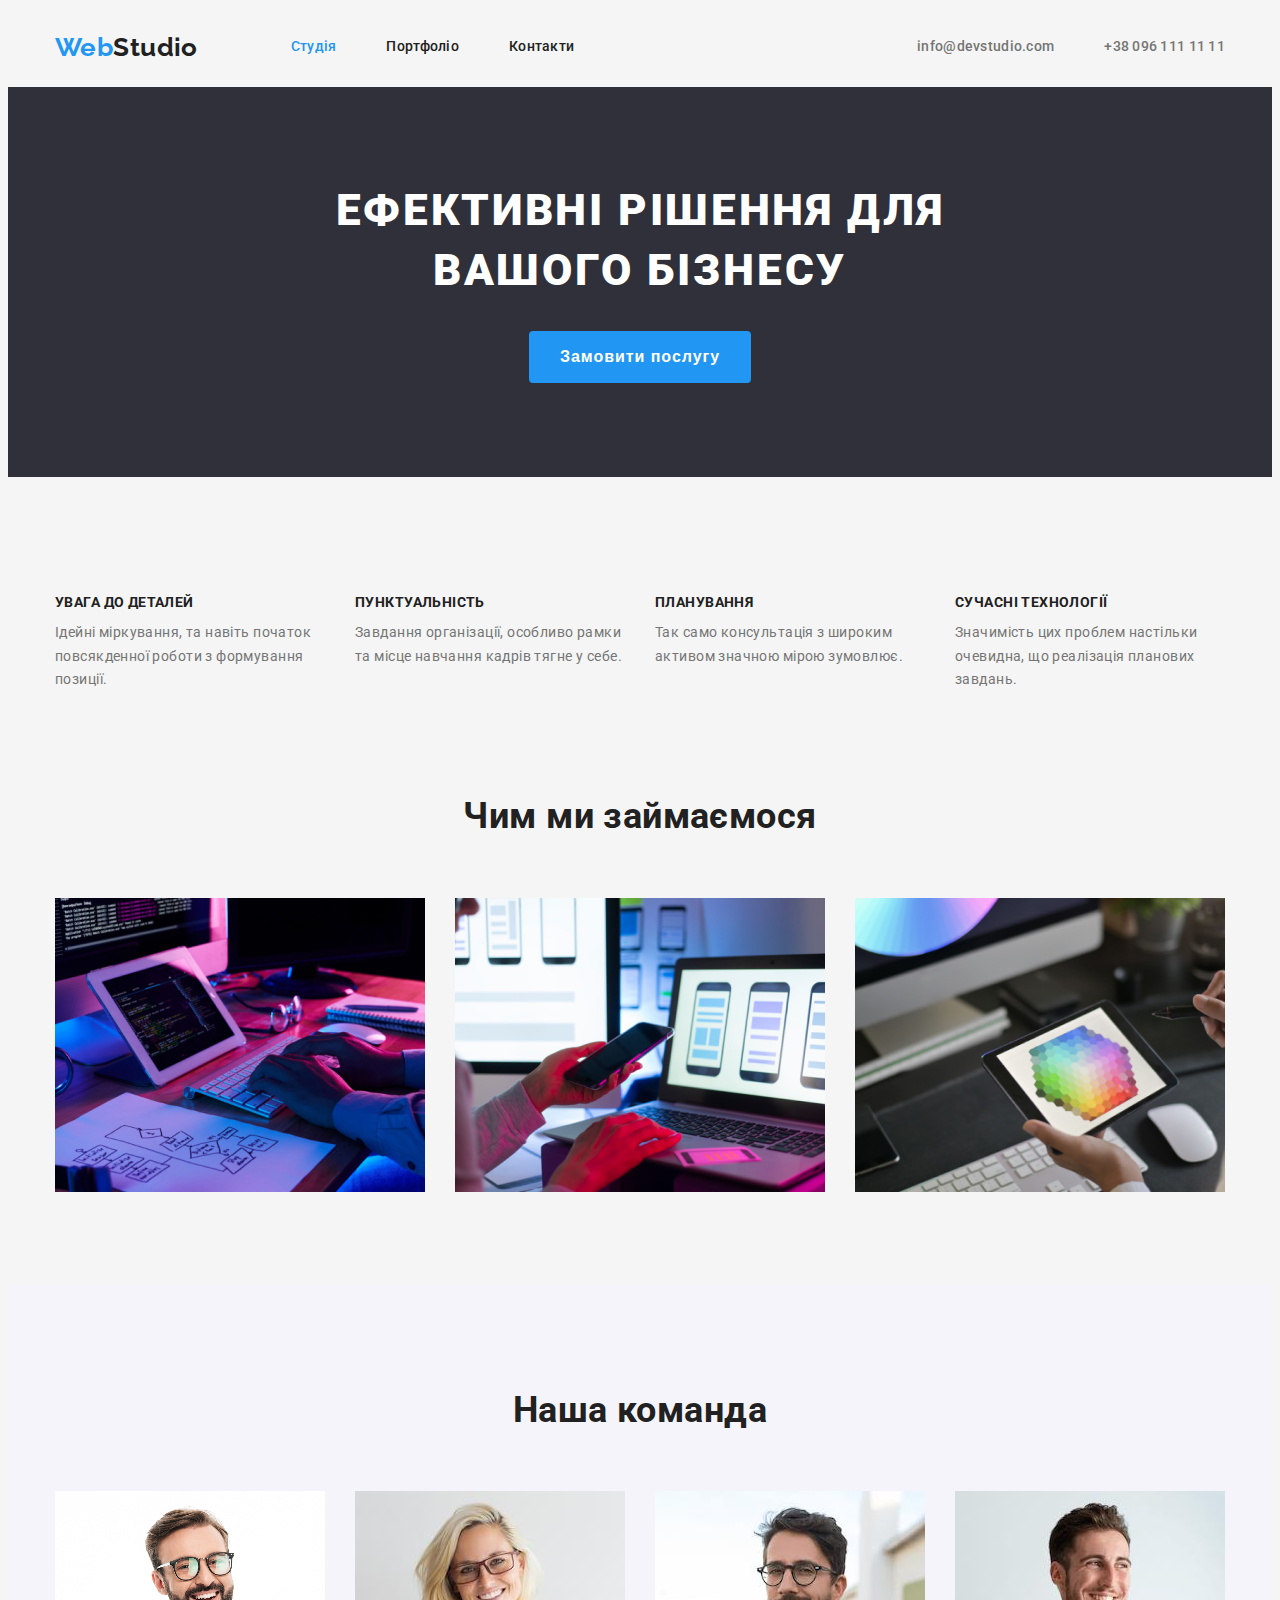
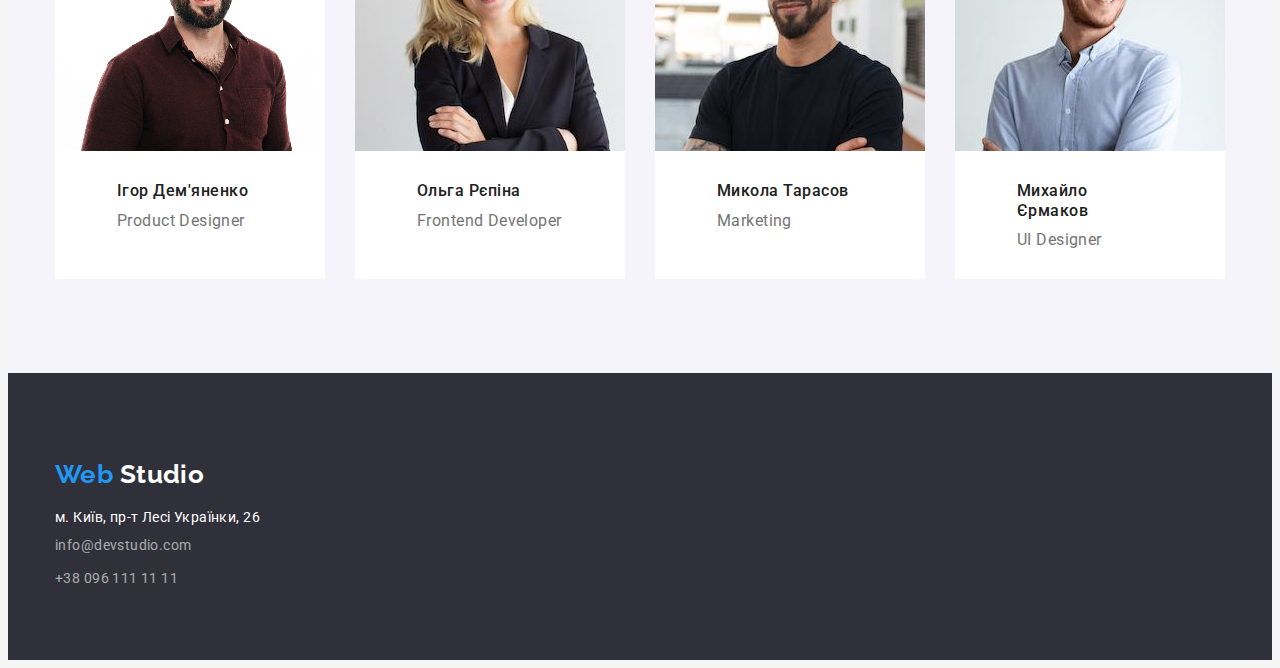
==== commit 6804c472: "appdate css html" ====
--- a/index.html
+++ b/index.html
@@ -44,7 +44,7 @@
     </header>
     <main>
         <!--start hero-->        
-    <section class="hero">
+    <section class="hero section">
       <div class="container">
         <h1 class="main-title">Ефективні рішення для<br>вашого бізнесу</br>
         </h1>
@@ -54,35 +54,35 @@
          <!--end hero-->
         <!--start features-->  
     <section class="features">
-      <div class="container">
+      <div class="container container-features">
         <h2 class="incognito">Особливості</h2>
         <ul class="features-list list">
           <li class="features-item">
-            <div class="features-item-wrapper">
+            
               <h3 class="features-title">УВАГА ДО ДЕТАЛЕЙ</h3>
               <p class="descr-features">Ідейні міркування, та навіть початок повсякденної роботи з формування позиції.</p> 
-            </div>
+           
                        
           </li>
           <li class="features-item">
-            <div class="features-item-wrapper">
+            
               <h3 class="features-title">ПУНКТУАЛЬНІСТЬ</h3>
               <p class="descr-features">Завдання організації, особливо рамки та місце навчання кадрів тягне у себе.</p>
-            </div>
+            
                                   
           </li>
           <li class="features-item">
-            <div class="features-item-wrapper">
+            
               <h3 class="features-title">ПЛАНУВАННЯ</h3>
               <p class="descr-features">Так само консультація з широким активом значною мірою зумовлює.</p>
-            </div>
+            
                                  
           </li>
           <li class="features-item">
-            <div class="features-item-wrapper">
+            
               <h3 class="features-title">СУЧАСНІ ТЕХНОЛОГІЇ</h3>
               <p class="descr-features">Значимість цих проблем настільки очевидна, що реалізація планових завдань.</p>
-            </div>
+            
                                    
           </li>
         </ul>  
@@ -148,7 +148,7 @@
      <!--start footer-->
     </main>
     <footer class="footer">
-      <div class="container">
+      <div class="container footer-container">
         <p class="logo logo-footer-link">
           <span class="logo-primary-half-footer">Web</span>
           <span class="logo-secondary-half-footer">Studio</span>
--- a/css/styles.css
+++ b/css/styles.css
@@ -18,7 +18,7 @@
   --primary-letter-spacing: 0.03em;
   --secondary-letter-spacing: 0.06em;
 }
-body {
+body {   
   font-family: var(--primary-font-family);
   font-size: var(--primary-font-size);
   line-height: var(--primary-line-height);
@@ -69,10 +69,11 @@
 .titel-cat {
   display: flex;
   justify-content: center;
+  margin-bottom: 50px;
+
   font-weight: var(--secondary-font-weight);
   font-size: 36px;
-  line-height: var(--secondary-line-height);
-  margin-bottom: 50px;
+  line-height: var(--secondary-line-height);  
 }
 .section {
   padding-top: 94px;
@@ -97,6 +98,7 @@
 }
 .logo-header {
   margin-right: 93px;
+  
 }
 .logo-secondary-half-header {
   color: var(--primary-text-color-theme-light);
@@ -147,14 +149,15 @@
 /* ====== start page Студія ====== */
 /* ====== start hero ====== */
 .hero {
+  text-align: center;
+  
   background-color: var(--secondary-background-color);
-
-  text-align: center;
+  
 }
 .main-title {
-  display: flex;
-  flex-wrap: wrap;
+  display: block;
   margin-bottom: 30px;
+
   font-family: var(--primary-font-family);
   font-style: normal;
   font-weight: 900;
@@ -162,21 +165,24 @@
   line-height: 1.36;
   letter-spacing: var(--secondary-letter-spacing);
   text-transform: uppercase;
+
   color: var(--primary-text-color-theme-dark);
 }
 .modal-btn {
-  display: flex;
+  display: inline-block;
   margin: 0px;
   justify-content: space-around;
+  min-width: 216px;
+  padding: 10px 30px;
+  border: 1px solid transparent;
+  border-radius: 4px;
+
   font-weight: var(--secondary-font-weight);
   font-style: normal;
   font-size: var(--secondary-font-size);
   line-height: 1.88;
   letter-spacing: var(--secondary-letter-spacing);
-  min-width: 216px;
-  padding: 10px 20px;
-  border-radius: 4px;
-  border: 1px solid transparent;
+    
   cursor: pointer;
   color: var(--primary-text-color-theme-dark);
   background-color: var(--accent-color);
@@ -188,33 +194,41 @@
 .features {
   padding-top: 94px;
 }
+.container-features {
+  
+}
 .features-list {
   display: flex;
-  flex-wrap: wrap;
+  justify-content: space-between;
 }
 .features-item {
-    flex-basis: calc((100%-(3*30px))/3);  
-}
-.features-item:not(:nth-child(3n)) {
-  margin-right: 30px;
-}
-.features-item:not(:nth-last-child(-n + 3)) {
-  margin-right: 30px;
+   width: 270px; 
+}
+.features-item:not(:nth-child(4n)) {
+ margin-right: 30px;
+}
+.features-item:not(:nth-last-child(-n + 4)) {
+  margin-bottom: 30px;
 }
 .features-title {
+  margin-bottom: 10px;
+
   font-family: var(--primary-font-family);
   font-style: normal;
   font-weight: var(--secondary-font-weight);
   font-size: var(--primary-line-height);
   line-height: 1.14;
   letter-spacing: var(--primary-letter-spacing);
-  text-transform: uppercase;
-  margin-bottom: 10px;
+  text-transform: uppercase; 
+
   color: var(--primary-text-color-theme-light);
 }
 
 .descr-features {
+  margin: 0px;
+
   line-height: var(--secondary-line-height);
+
   color: var(--secondary-text-color-theme-light);
 }
 
@@ -259,18 +273,22 @@
   margin-bottom: 30px;
 }
 .name {
+  margin-bottom: 10px;
+
   font-family: var(--primary-font-family);
   font-style: normal;
   font-weight: var(--primary-font-weight);
   font-size: var(--secondary-font-size);
   line-height: 1.19;
   letter-spacing: var(--primary-letter-spacing);
-  margin-bottom: 10px;
+  
   color: var(--primary-text-color-theme-light);
 }
 .position {
+  margin: 0px;
+
   font-weight: normal;
-  margin: 0px;
+  
   color: var(--secondary-text-color-theme-light);
 }
 .team-content-wrapper:nth-child(2n + 1) {
@@ -285,26 +303,40 @@
 .footer {
   padding-top: 60px;
   padding-bottom: 60px;
+
   background-color: var(--secondary-background-color);
 }
+.footer-container {
+  display: flex;
+  flex-direction: column;
+  min-width: 241px;
+}
+.logo-footer-link {
+  
+  margin-bottom: 20px;
+}
 .logo-secondary-half-footer {
   color: var(--primary-text-color-theme-dark);
 }
+.address {
+  font-style: normal;
+}
+.address-item {
+  margin-bottom: 9px;
+
+  color: var(--primary-text-color-theme-dark);
+}
 .address-post {
-  color: var(--primary-text-color-theme-dark);
-}
-.address {
-  font-style: normal;
-}
-
-.address-post {
-  color: var(--primary-text-color-theme-dark);
-}
+  margin-top: 0px;
+  margin-bottom: 0px;
+}
+
 .mail-footer,
 .phone-namber-footer {
   font-size: var(--primary-font-size);
   line-height: var(--secondary-line-height);
   letter-spacing: var(--primary-letter-spacing);
+
   color: var(--secondary-text-color-theme-dark);
 }
 
@@ -319,9 +351,11 @@
   font-size: var(--secondary-font-size);
   line-height: 1.63;
   letter-spacing: var(--primary-letter-spacing);
+  cursor: pointer;
+
   color: var(--primary-text-color-theme-light);
   background: var(--tertiary-background-color);
-  cursor: pointer;
+  
 }
 .filters-btn:hover,
 .filters-btn:focus {
@@ -339,10 +373,12 @@
   font-size: 18px;
   line-height: 2;
   letter-spacing: var(--secondary-letter-spacing);
+
   color: var(--primary-text-color-theme-light);
 }
 .project-direction {
   font-size: var(--secondary-font-size);
   line-height: 1.88;
+
   color: var(--secondary-text-color-theme-light);
 }
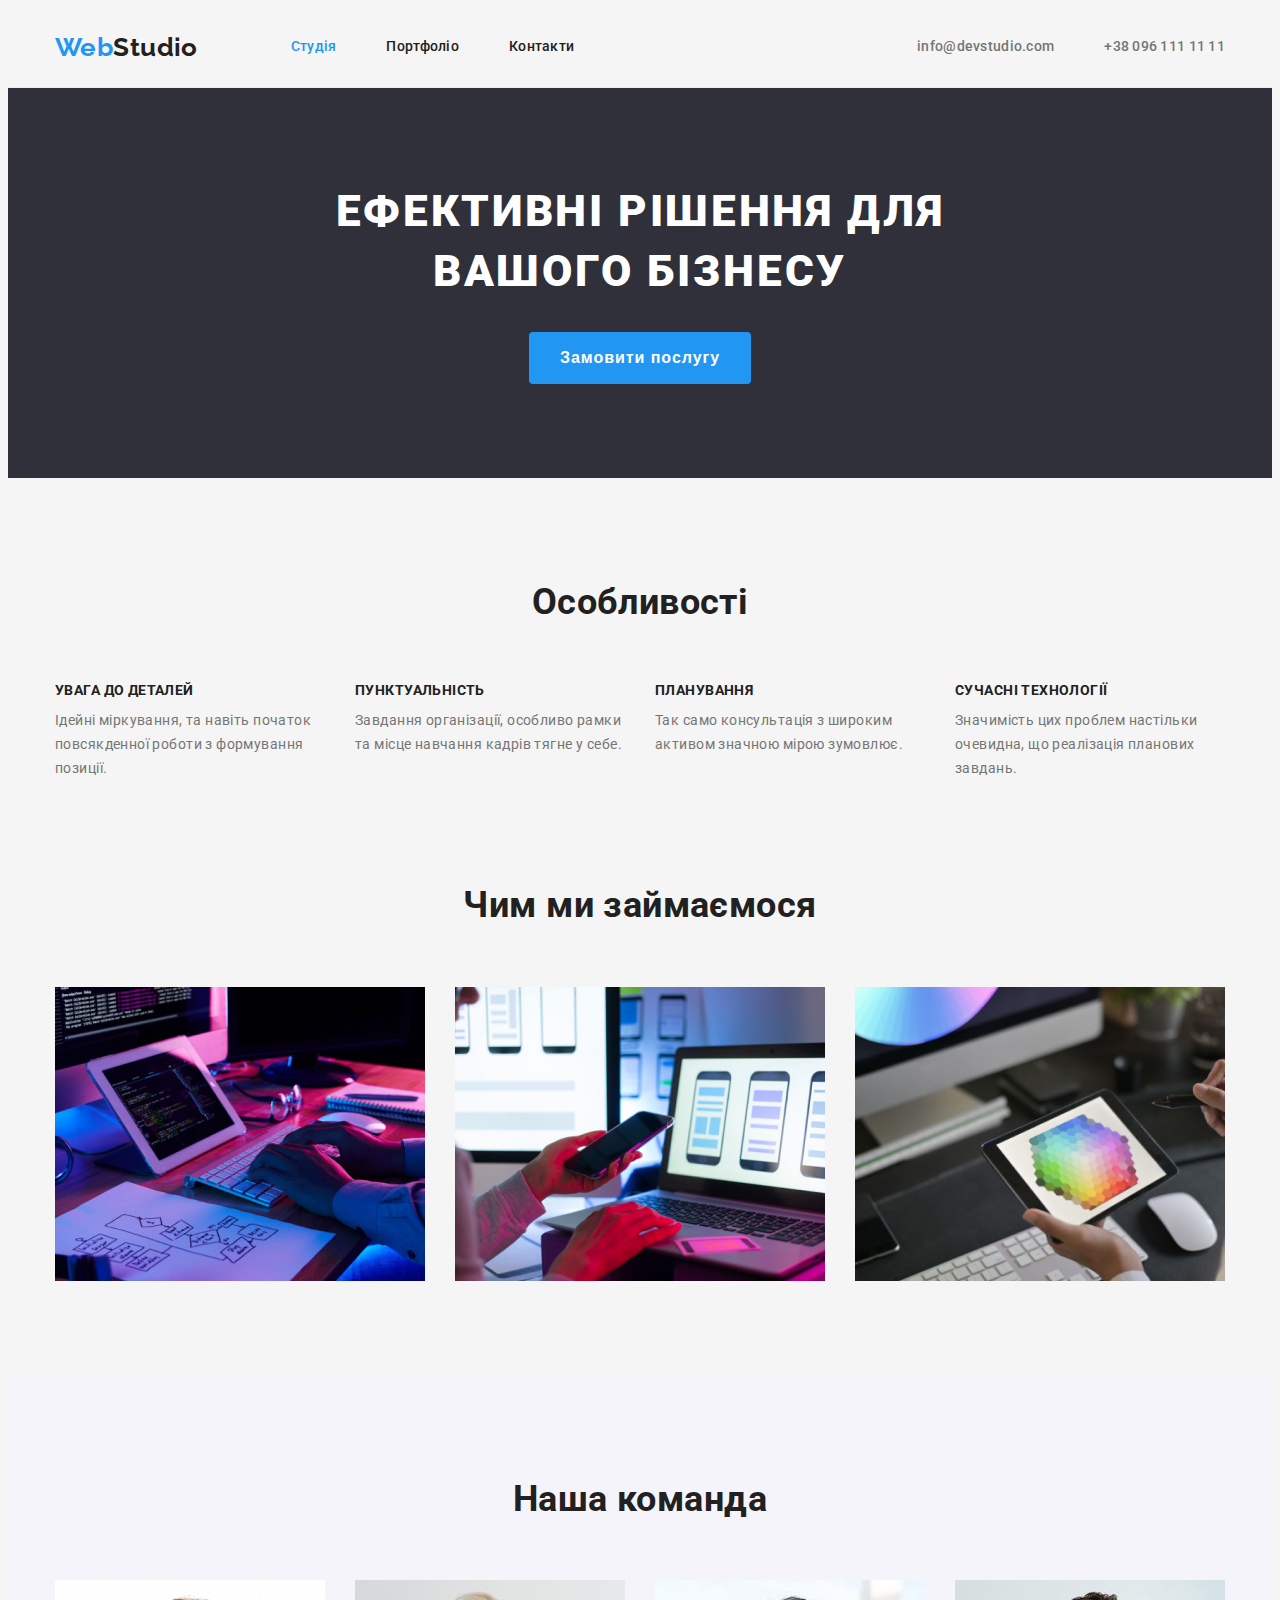
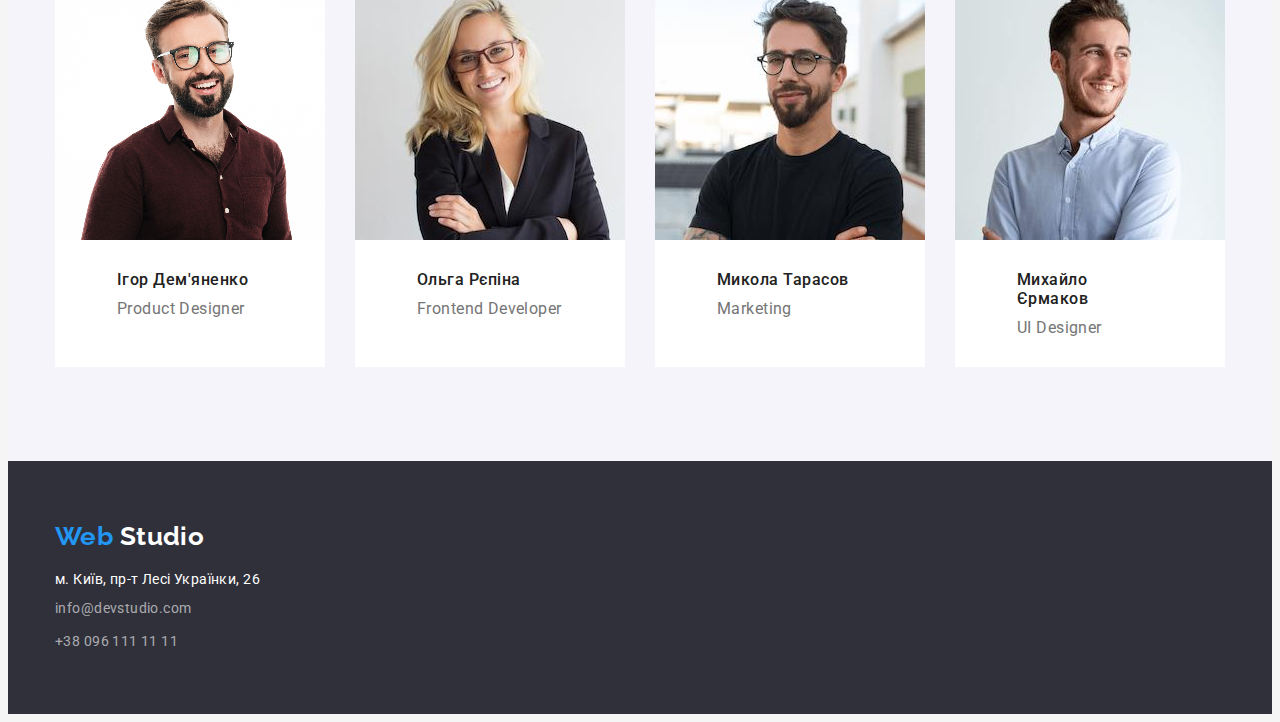
==== commit cb81ec59: "uppdate css, html" ====
--- a/index.html
+++ b/index.html
@@ -55,7 +55,7 @@
         <!--start features-->  
     <section class="features">
       <div class="container container-features">
-        <h2 class="incognito">Особливості</h2>
+        <h2 class="titel-cat">Особливості</h2>
         <ul class="features-list list">
           <li class="features-item">
             
--- a/css/styles.css
+++ b/css/styles.css
@@ -79,14 +79,15 @@
   padding-top: 94px;
   padding-bottom: 94px;
 }
-.incognito {
-  opacity: 0;
-}
+
 /* ====== end components ====== */
 /* ====== start header ======= */
 .header {
   padding-top: 24px;
   padding-bottom: 24px;
+  border-bottom-width: 1px;
+  border-bottom-style: solid;
+  border-bottom-color: #EEEEEE;
 }
 .header-container {
   display: flex;
@@ -170,8 +171,7 @@
 }
 .modal-btn {
   display: inline-block;
-  margin: 0px;
-  justify-content: space-around;
+  text-align: center;
   min-width: 216px;
   padding: 10px 30px;
   border: 1px solid transparent;
@@ -194,12 +194,10 @@
 .features {
   padding-top: 94px;
 }
-.container-features {
-  
-}
+
 .features-list {
   display: flex;
-  justify-content: space-between;
+  flex-wrap: wrap;
 }
 .features-item {
    width: 270px; 
@@ -284,19 +282,19 @@
   
   color: var(--primary-text-color-theme-light);
 }
+
+.team-content-wrapper:nth-child(2n + 1) {
+  padding: 30px 70px;
+}
+.team-content-wrapper:nth-child(2n) {
+  padding: 30px 62px;
+}
 .position {
   margin: 0px;
 
   font-weight: normal;
   
   color: var(--secondary-text-color-theme-light);
-}
-.team-content-wrapper:nth-child(2n + 1) {
-  padding: 30px 70px;
-}
-
-.team-content-wrapper:nth-child(2n) {
-  padding: 30px 62px;
 }
 /* ====== end team ====== */
 /* ====== start footer ====== */
@@ -312,7 +310,7 @@
   min-width: 241px;
 }
 .logo-footer-link {
-  
+  margin-top: 0px;
   margin-bottom: 20px;
 }
 .logo-secondary-half-footer {
@@ -321,7 +319,7 @@
 .address {
   font-style: normal;
 }
-.address-item {
+.address-item:not(:last-child) {
   margin-bottom: 9px;
 
   color: var(--primary-text-color-theme-dark);
@@ -344,7 +342,19 @@
 /* ====== end page Студія ====== */
 /* ====== start page Портфоліо ====== */
 
+.filters-portfolio-list {
+  display: flex;
+  justify-content: center;
+  margin-bottom: 34px;
+}
+.filters-portfolio-item:not(:last-child) {
+  margin-right: 8px;
+}
+ 
 .filters-btn {
+  display: inline-block;
+  min-height: 38px;
+  text-align: center;
   font-family: var(--primary-font-family);
   font-style: normal;
   font-weight: var(--primary-font-weight);
@@ -353,6 +363,8 @@
   letter-spacing: var(--primary-letter-spacing);
   cursor: pointer;
 
+  border: 1px solid #EEEEEE;
+  border-radius: 4px;
   color: var(--primary-text-color-theme-light);
   background: var(--tertiary-background-color);
   
@@ -362,11 +374,43 @@
   color: var(--primary-text-color-theme-dark);
   background: var(--accent-color);
 }
-
+.filters-btn-all {
+  min-width: 73px;
+} 
+.filters-btn-web {
+  min-width: 125px;
+}
+.filters-btn-add {
+  min-width: 112px;
+}
+.filters-btn-diz {
+  min-width: 103px;
+}
+.filters-btn-mrcet {
+  min-width: 130px;
+}
+.projects-portfolio-list {
+  display: flex;
+  flex-wrap: wrap;
+}
 .projects-item {
+  flex-basis: calc((100% - (3*30px)) / 3);
   background: var(--primary-text-color-theme-dark);
-}
-.project-item-titel {
+  border-bottom-width: 1px;
+  border-bottom-style: solid;
+  border-bottom-color: #EEEEEE;
+}
+.projects-item-content {
+  padding: 20px 24px;
+}
+.projects-item:not(:nth-child(3n)) {
+  margin-right: 30px;
+}
+.projects-item:not(:nth-last-child(-n+3)) {
+  margin-bottom: 30px;
+}
+.projects-item-titel {
+  margin-bottom: 4px;
   font-family: var(--primary-font-family);
   font-style: normal;
   font-weight: var(--secondary-font-weight);
@@ -376,7 +420,8 @@
 
   color: var(--primary-text-color-theme-light);
 }
-.project-direction {
+.projects-direction {
+  margin: 0px;
   font-size: var(--secondary-font-size);
   line-height: 1.88;
 
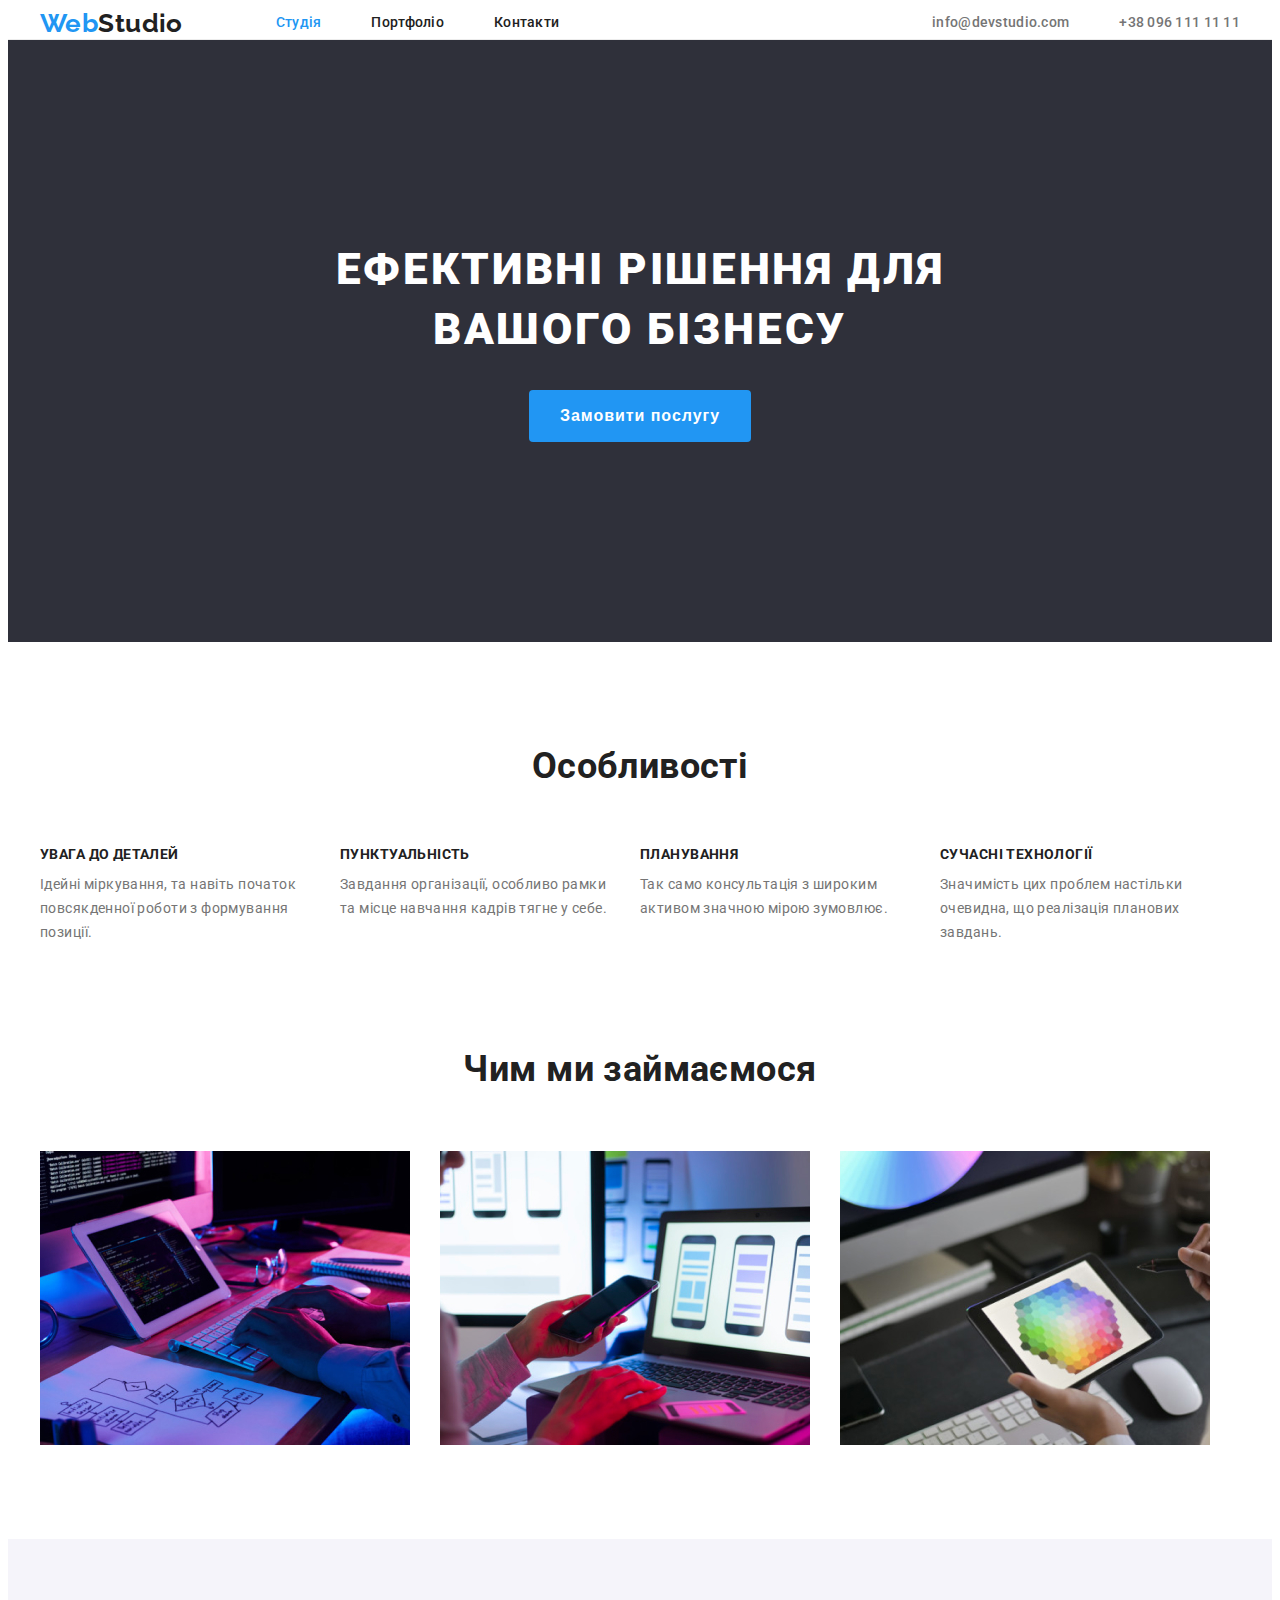
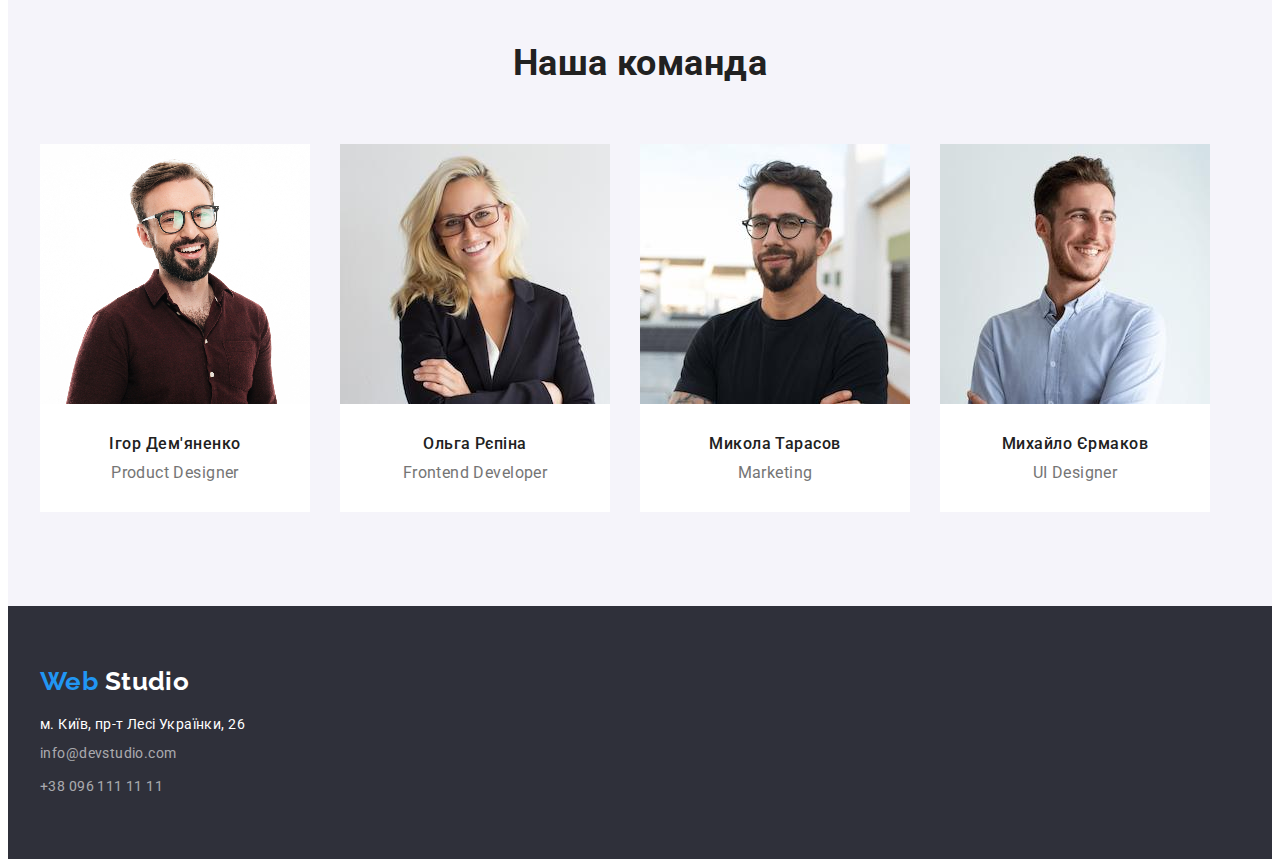
==== commit 771a1504: "uppdate css html" ====
--- a/index.html
+++ b/index.html
@@ -44,9 +44,9 @@
     </header>
     <main>
         <!--start hero-->        
-    <section class="hero section">
+    <section class="hero">
       <div class="container">
-        <h1 class="main-title">Ефективні рішення для<br>вашого бізнесу</br>
+        <h1 class="main-title">Ефективні рішення для вашого бізнесу
         </h1>
         <button class="modal-btn " type="button">Замовити послугу</button>
       </div>        
--- a/css/styles.css
+++ b/css/styles.css
@@ -10,7 +10,7 @@
   --secondary-font-weight: 700;
   --primary-line-height: 1.14;
   --secondary-line-height: 1.71;
-  --primary-background-color: #f5f5f5;
+  --primary-background-color: white;
   --secondary-background-color: #2f303a;
   --tertiary-background-color: #f5f4fa;
   --primary-font-size: 14px;
@@ -45,9 +45,9 @@
   
 }
 .container {
-  width: 1170px;
-  margin-left: auto;
-  margin-right: auto;
+  width: 1200px;
+  margin: 0px auto;
+  padding: 0px 15px;
   
 }
 .list {
@@ -83,11 +83,8 @@
 /* ====== end components ====== */
 /* ====== start header ======= */
 .header {
-  padding-top: 24px;
-  padding-bottom: 24px;
-  border-bottom-width: 1px;
-  border-bottom-style: solid;
-  border-bottom-color: #EEEEEE;
+  padding-top: 24px 0px;
+  border-bottom: 1px  solid #ECECEC;
 }
 .header-container {
   display: flex;
@@ -150,14 +147,17 @@
 /* ====== start page Студія ====== */
 /* ====== start hero ====== */
 .hero {
+  padding: 200px 0px;
+  margin: 0px auto;
   text-align: center;
-  
+   
   background-color: var(--secondary-background-color);
   
 }
 .main-title {
   display: block;
-  margin-bottom: 30px;
+  width: 696px;
+  margin:0px auto 30px;
 
   font-family: var(--primary-font-family);
   font-style: normal;
@@ -198,6 +198,7 @@
 .features-list {
   display: flex;
   flex-wrap: wrap;
+  
 }
 .features-item {
    width: 270px; 
@@ -261,6 +262,7 @@
   flex-wrap: wrap;
 }
 .team-item {
+  text-align: center;
   flex-basis: calc((100% - (4*30px)) / 4);
   background-color: #ffffff;
 }
@@ -269,6 +271,9 @@
 }
 .team-item:not(:nth-last-child(-n+4)) {
   margin-bottom: 30px;
+}
+.team-content-wrapper {
+  padding: 30px 0px;
 }
 .name {
   margin-bottom: 10px;
@@ -283,12 +288,6 @@
   color: var(--primary-text-color-theme-light);
 }
 
-.team-content-wrapper:nth-child(2n + 1) {
-  padding: 30px 70px;
-}
-.team-content-wrapper:nth-child(2n) {
-  padding: 30px 62px;
-}
 .position {
   margin: 0px;
 
@@ -305,8 +304,7 @@
   background-color: var(--secondary-background-color);
 }
 .footer-container {
-  display: flex;
-  flex-direction: column;
+  display: block;
   min-width: 241px;
 }
 .logo-footer-link {
@@ -345,7 +343,7 @@
 .filters-portfolio-list {
   display: flex;
   justify-content: center;
-  margin-bottom: 34px;
+  margin-bottom: 50px;
 }
 .filters-portfolio-item:not(:last-child) {
   margin-right: 8px;
@@ -363,7 +361,7 @@
   letter-spacing: var(--primary-letter-spacing);
   cursor: pointer;
 
-  border: 1px solid #EEEEEE;
+  border:1px  solid #ECECEC;
   border-radius: 4px;
   color: var(--primary-text-color-theme-light);
   background: var(--tertiary-background-color);
@@ -396,12 +394,13 @@
 .projects-item {
   flex-basis: calc((100% - (3*30px)) / 3);
   background: var(--primary-text-color-theme-dark);
-  border-bottom-width: 1px;
-  border-bottom-style: solid;
-  border-bottom-color: #EEEEEE;
+  
 }
 .projects-item-content {
   padding: 20px 24px;
+  border-left: 1px  solid #ECECEC;
+  border-right: 1px  solid #ECECEC;
+  border-bottom: 1px  solid #ECECEC;
 }
 .projects-item:not(:nth-child(3n)) {
   margin-right: 30px;
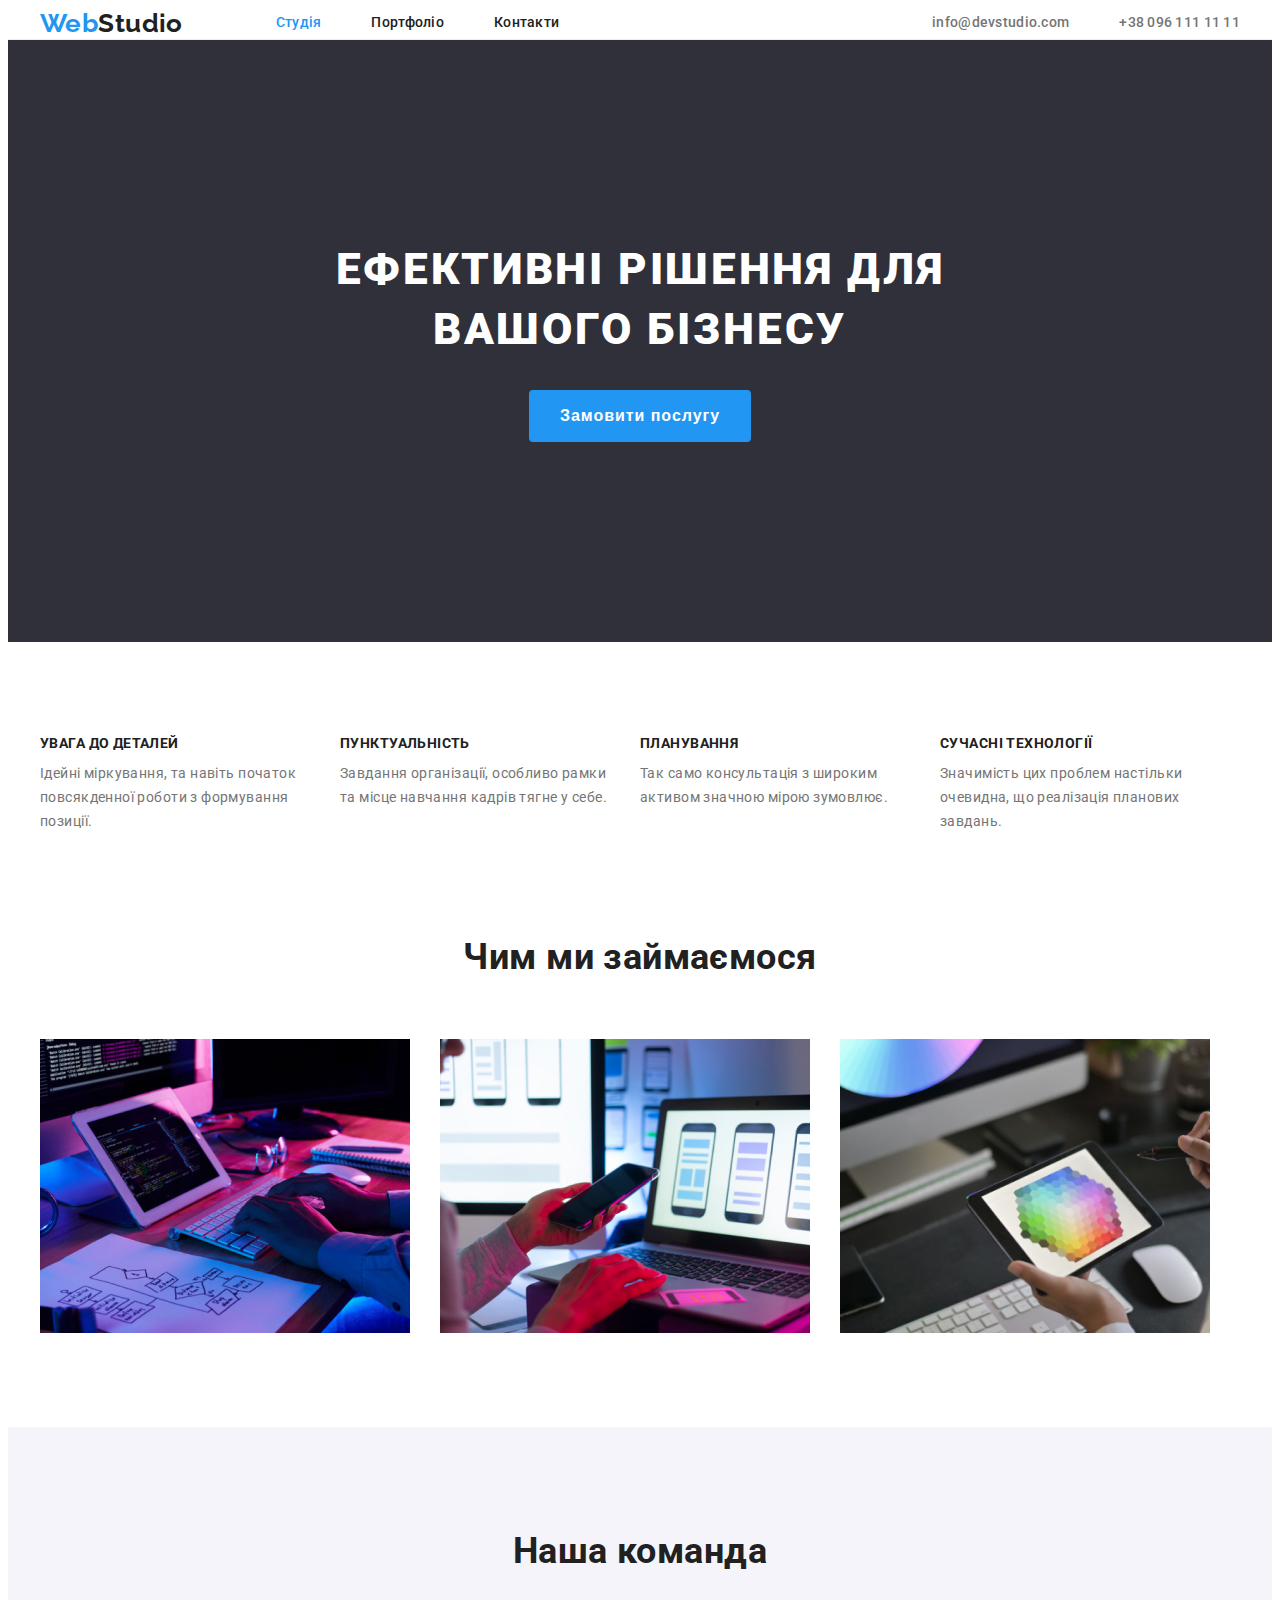
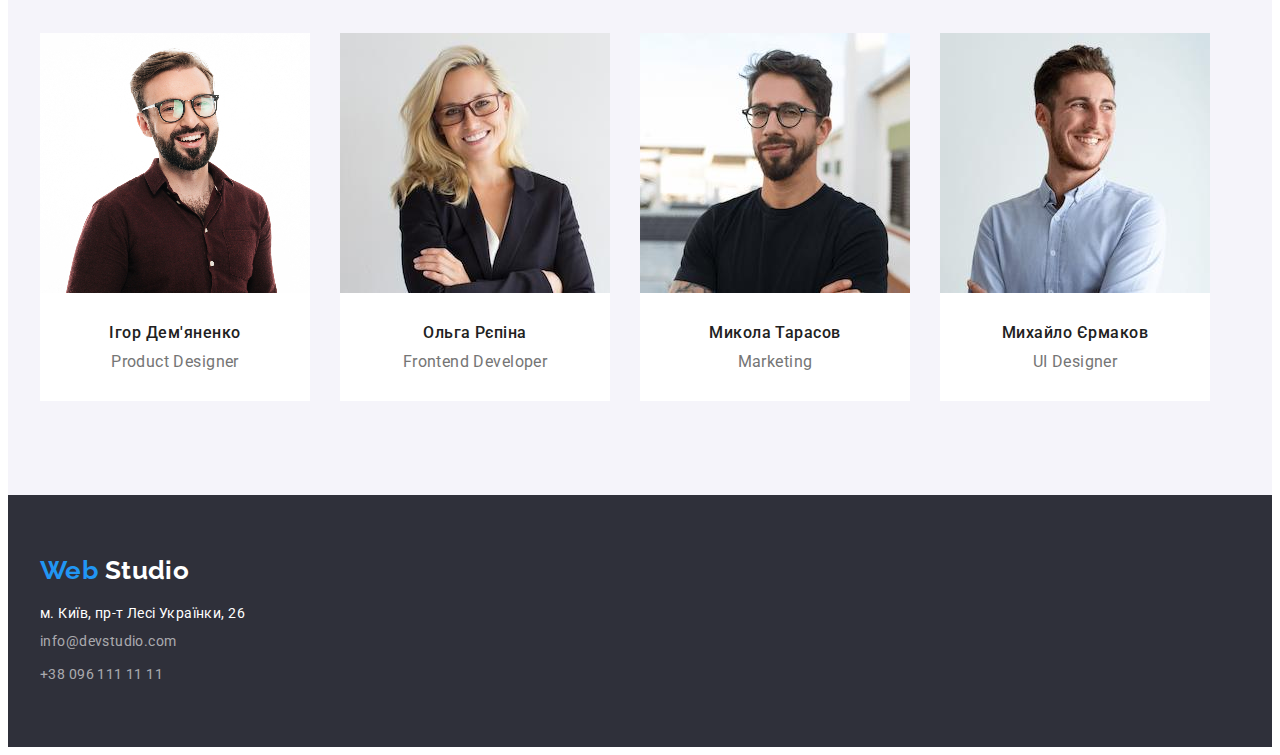
==== commit bc6b5288: "uppdate css html" ====
--- a/index.html
+++ b/index.html
@@ -55,7 +55,7 @@
         <!--start features-->  
     <section class="features">
       <div class="container container-features">
-        <h2 class="titel-cat">Особливості</h2>
+        <h2 class="titel-cat visually-hidden">Особливості</h2>
         <ul class="features-list list">
           <li class="features-item">
             
--- a/css/styles.css
+++ b/css/styles.css
@@ -18,7 +18,7 @@
   --primary-letter-spacing: 0.03em;
   --secondary-letter-spacing: 0.06em;
 }
-body {   
+body {
   font-family: var(--primary-font-family);
   font-size: var(--primary-font-size);
   line-height: var(--primary-line-height);
@@ -37,22 +37,18 @@
   margin-top: 0;
   margin-bottom: 0;
   padding-left: 0;
-  
 }
 img {
   display: block;
   margin: 0px;
-  
 }
 .container {
   width: 1200px;
   margin: 0px auto;
   padding: 0px 15px;
-  
 }
 .list {
   list-style: none;
-  
 }
 .link {
   text-decoration: none;
@@ -73,7 +69,7 @@
 
   font-weight: var(--secondary-font-weight);
   font-size: 36px;
-  line-height: var(--secondary-line-height);  
+  line-height: var(--secondary-line-height);
 }
 .section {
   padding-top: 94px;
@@ -84,7 +80,7 @@
 /* ====== start header ======= */
 .header {
   padding-top: 24px 0px;
-  border-bottom: 1px  solid #ECECEC;
+  border-bottom: 1px solid #ececec;
 }
 .header-container {
   display: flex;
@@ -96,7 +92,6 @@
 }
 .logo-header {
   margin-right: 93px;
-  
 }
 .logo-secondary-half-header {
   color: var(--primary-text-color-theme-light);
@@ -150,14 +145,13 @@
   padding: 200px 0px;
   margin: 0px auto;
   text-align: center;
-   
+
   background-color: var(--secondary-background-color);
-  
 }
 .main-title {
   display: block;
   width: 696px;
-  margin:0px auto 30px;
+  margin: 0px auto 30px;
 
   font-family: var(--primary-font-family);
   font-style: normal;
@@ -182,7 +176,7 @@
   font-size: var(--secondary-font-size);
   line-height: 1.88;
   letter-spacing: var(--secondary-letter-spacing);
-    
+
   cursor: pointer;
   color: var(--primary-text-color-theme-dark);
   background-color: var(--accent-color);
@@ -198,13 +192,12 @@
 .features-list {
   display: flex;
   flex-wrap: wrap;
-  
 }
 .features-item {
-   width: 270px; 
+  width: 270px;
 }
 .features-item:not(:nth-child(4n)) {
- margin-right: 30px;
+  margin-right: 30px;
 }
 .features-item:not(:nth-last-child(-n + 4)) {
   margin-bottom: 30px;
@@ -218,7 +211,7 @@
   font-size: var(--primary-line-height);
   line-height: 1.14;
   letter-spacing: var(--primary-letter-spacing);
-  text-transform: uppercase; 
+  text-transform: uppercase;
 
   color: var(--primary-text-color-theme-light);
 }
@@ -238,12 +231,12 @@
   flex-wrap: wrap;
 }
 .work-item {
- flex-basis: calc((100% - 90px) / 3);
-  }
+  flex-basis: calc((100% - 90px) / 3);
+}
 .work-item:not(:nth-child(3n)) {
- margin-right: 30px;
-}
-.work-item:not(:nth-last-child(-n+3)) {
+  margin-right: 30px;
+}
+.work-item:not(:nth-last-child(-n + 3)) {
   margin-bottom: 30px;
 }
 
@@ -263,13 +256,13 @@
 }
 .team-item {
   text-align: center;
-  flex-basis: calc((100% - (4*30px)) / 4);
+  flex-basis: calc((100% - (4 * 30px)) / 4);
   background-color: #ffffff;
 }
 .team-item:not(:nth-child(4n)) {
   margin-right: 30px;
 }
-.team-item:not(:nth-last-child(-n+4)) {
+.team-item:not(:nth-last-child(-n + 4)) {
   margin-bottom: 30px;
 }
 .team-content-wrapper {
@@ -284,7 +277,7 @@
   font-size: var(--secondary-font-size);
   line-height: 1.19;
   letter-spacing: var(--primary-letter-spacing);
-  
+
   color: var(--primary-text-color-theme-light);
 }
 
@@ -292,7 +285,7 @@
   margin: 0px;
 
   font-weight: normal;
-  
+
   color: var(--secondary-text-color-theme-light);
 }
 /* ====== end team ====== */
@@ -340,6 +333,16 @@
 /* ====== end page Студія ====== */
 /* ====== start page Портфоліо ====== */
 
+.visually-hidden {
+  position: absolute;
+  width: 1px;
+  height: 1px;
+  margin: -1px;
+  padding: 0;
+  overflow: hidden;
+  border: 0;
+  clip: rect(0 0 0 0);
+ } 
 .filters-portfolio-list {
   display: flex;
   justify-content: center;
@@ -348,7 +351,7 @@
 .filters-portfolio-item:not(:last-child) {
   margin-right: 8px;
 }
- 
+
 .filters-btn {
   display: inline-block;
   min-height: 38px;
@@ -361,11 +364,10 @@
   letter-spacing: var(--primary-letter-spacing);
   cursor: pointer;
 
-  border:1px  solid #ECECEC;
+  border: 1px solid #ececec;
   border-radius: 4px;
   color: var(--primary-text-color-theme-light);
   background: var(--tertiary-background-color);
-  
 }
 .filters-btn:hover,
 .filters-btn:focus {
@@ -374,7 +376,7 @@
 }
 .filters-btn-all {
   min-width: 73px;
-} 
+}
 .filters-btn-web {
   min-width: 125px;
 }
@@ -392,20 +394,19 @@
   flex-wrap: wrap;
 }
 .projects-item {
-  flex-basis: calc((100% - (3*30px)) / 3);
+  flex-basis: calc((100% - (3 * 30px)) / 3);
   background: var(--primary-text-color-theme-dark);
-  
 }
 .projects-item-content {
   padding: 20px 24px;
-  border-left: 1px  solid #ECECEC;
-  border-right: 1px  solid #ECECEC;
-  border-bottom: 1px  solid #ECECEC;
+  border-left: 1px solid #ececec;
+  border-right: 1px solid #ececec;
+  border-bottom: 1px solid #ececec;
 }
 .projects-item:not(:nth-child(3n)) {
   margin-right: 30px;
 }
-.projects-item:not(:nth-last-child(-n+3)) {
+.projects-item:not(:nth-last-child(-n + 3)) {
   margin-bottom: 30px;
 }
 .projects-item-titel {
